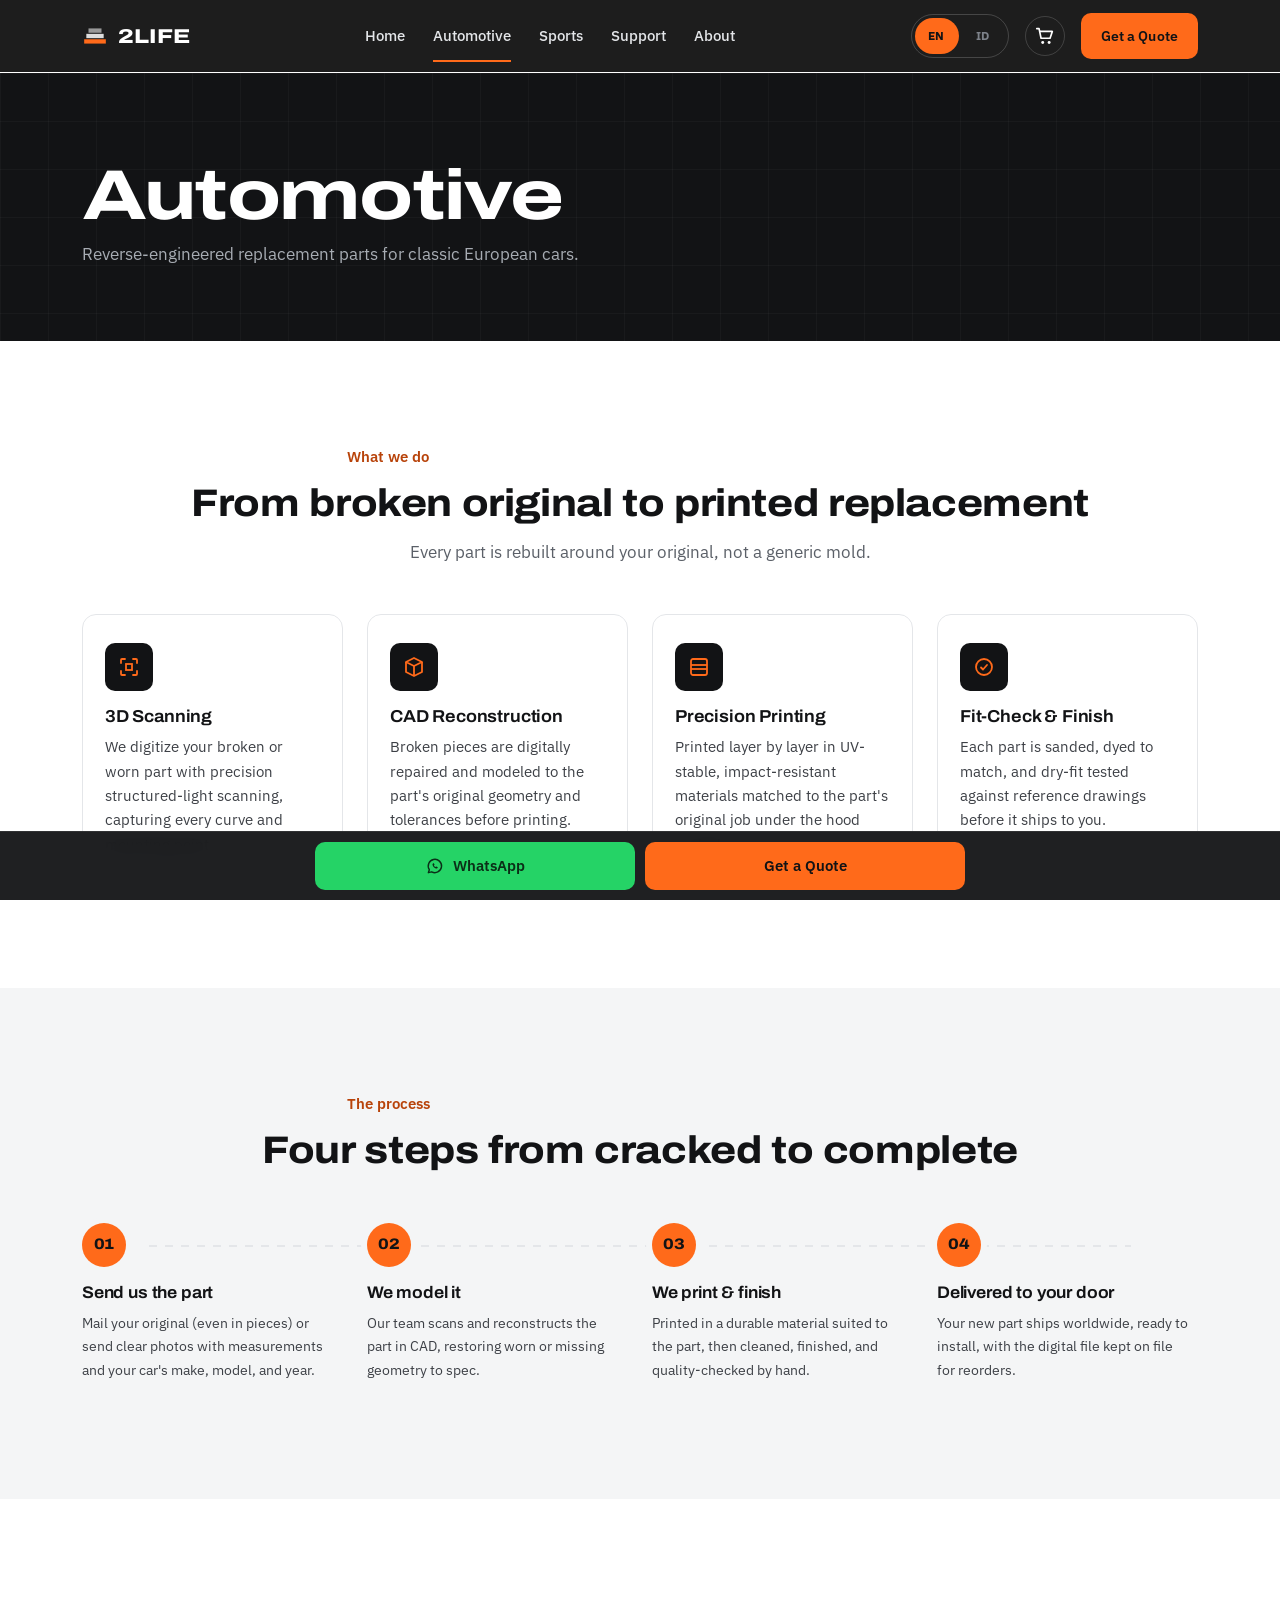
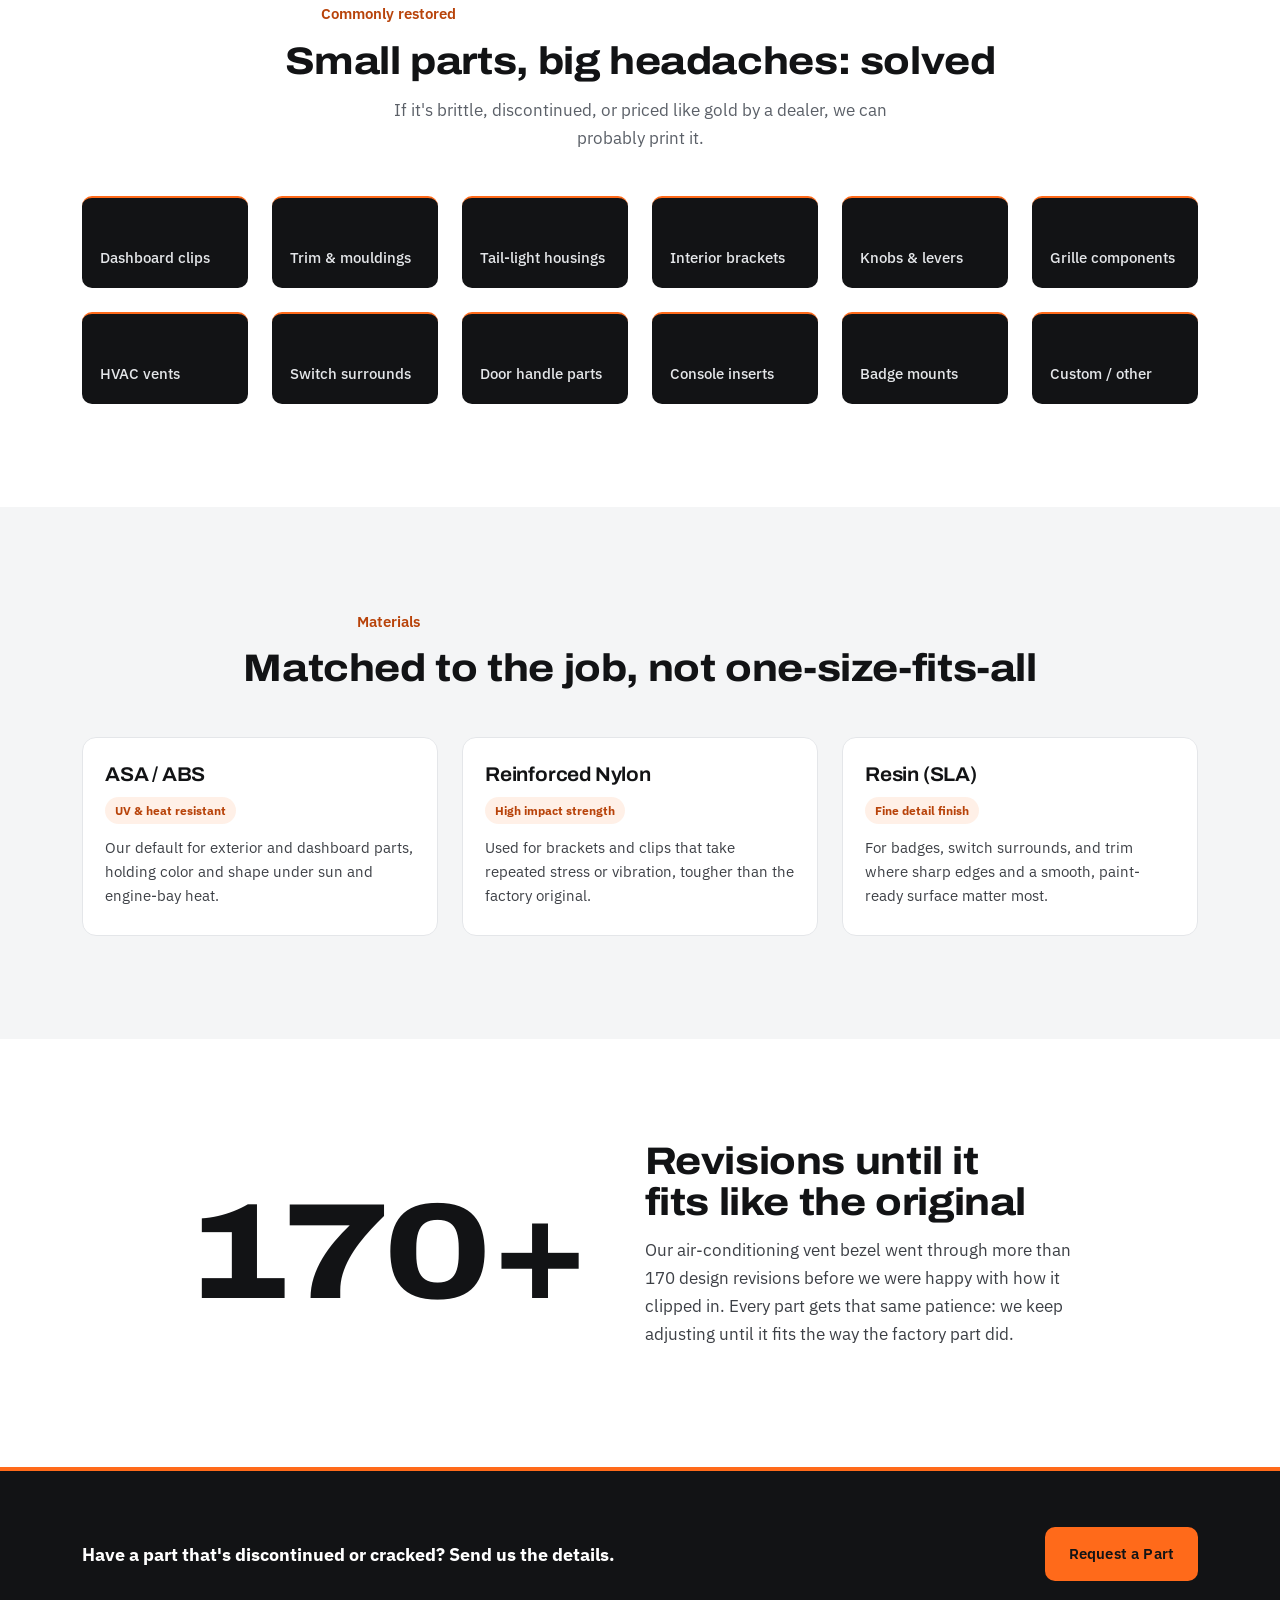
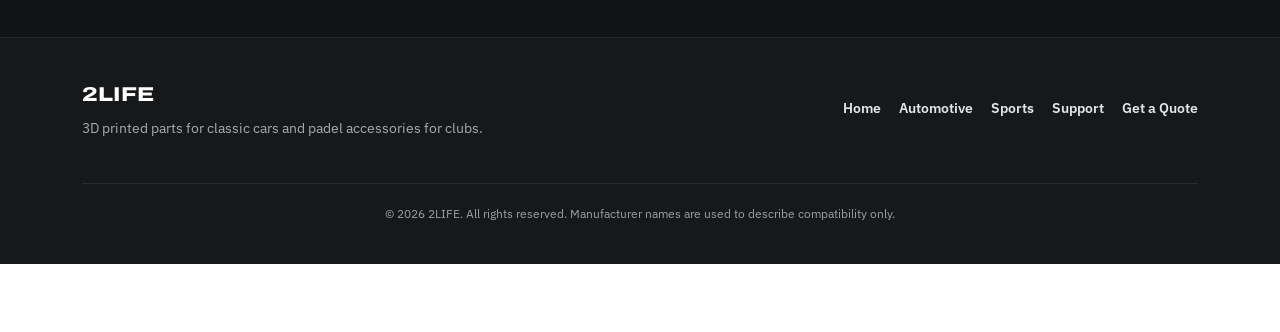
==== automotive.html @ 1fac205f "Add files via upload" ====
<!DOCTYPE html>
<html lang="en" data-page="automotive">
<head>
<meta charset="UTF-8">
<meta name="viewport" content="width=device-width, initial-scale=1.0">
<title>2LIFE | 3D Printed Automotive Parts &amp; Padel Accessories</title>
<meta name="description" content="2LIFE reverse-engineers and 3D prints fragile, discontinued plastic parts for classic European cars: trim clips, dashboard parts, housings and more.">
<link rel="icon" href="data:image/svg+xml,%3Csvg xmlns='http://www.w3.org/2000/svg' viewBox='0 0 32 32'%3E%3Crect width='32' height='32' rx='6' fill='%230a0a0a'/%3E%3Cpath d='M8 22 L16 10 L24 22 Z' fill='none' stroke='%23ff6a1a' stroke-width='2'/%3E%3C/svg%3E">
<link rel="preconnect" href="https://fonts.googleapis.com">
<link rel="preconnect" href="https://fonts.gstatic.com" crossorigin>
<link href="https://fonts.googleapis.com/css2?family=Archivo:wdth,wght@100..125,500..800&family=IBM+Plex+Sans:wght@400;500;600&display=swap" rel="stylesheet">
<meta name="theme-color" content="#121315">
<meta property="og:type" content="website">
<meta property="og:site_name" content="2LIFE">
<meta property="og:title" content="Automotive Parts | 2LIFE">
<meta property="og:description" content="Discontinued classic-car parts rebuilt from your original, and padel accessories made for clubs. 3D printed in Jakarta.">
<meta property="og:image" content="https://rakiraddyan-afk.github.io/3d-printing/img/share.png">
<meta property="og:url" content="https://rakiraddyan-afk.github.io/3d-printing/automotive.html">
<meta name="twitter:card" content="summary_large_image">
<link rel="stylesheet" href="css/styles.css?v=6">
</head>
<body>

<a class="skip-link" href="#main" data-i18n="a11y.skipLink">Skip to content</a>

<!-- ===== LANGUAGE GATE ===== -->
<div class="lang-gate" id="langGate" role="dialog" aria-modal="true" aria-label="Choose your language / Pilih bahasa Anda">
  <div class="lang-gate-inner">
    <span class="lang-gate-mark" aria-hidden="true">
      <svg viewBox="0 0 24 24" width="30" height="30">
        <rect x="2" y="15" width="20" height="4" fill="#ff6a1a"/>
        <rect x="4" y="10" width="16" height="4" fill="#ffffff" opacity="0.85"/>
        <rect x="6" y="5" width="12" height="4" fill="#ffffff" opacity="0.55"/>
      </svg>
    </span>
    <h1 class="lang-gate-title">Choose your language<br><span class="text-orange">Pilih bahasa Anda</span></h1>
    <div class="lang-gate-options">
      <button type="button" class="lang-gate-btn" data-lang="en">
        <span class="lang-gate-code">EN</span>
        <span class="lang-gate-name">English</span>
      </button>
      <button type="button" class="lang-gate-btn" data-lang="id">
        <span class="lang-gate-code">ID</span>
        <span class="lang-gate-name">Bahasa Indonesia</span>
      </button>
    </div>
  </div>
</div>

<!-- ===== HEADER ===== -->
<header class="site-header" id="top">
  <div class="container header-inner">
    <a href="index.html" class="logo" data-i18n-aria="a11y.logoHome">
      <span class="logo-mark" aria-hidden="true">
        <svg viewBox="0 0 24 24" width="26" height="26">
          <rect x="2" y="15" width="20" height="4" fill="#ff6a1a"/>
          <rect x="4" y="10" width="16" height="4" fill="#ffffff" opacity="0.85"/>
          <rect x="6" y="5" width="12" height="4" fill="#ffffff" opacity="0.55"/>
        </svg>
      </span>
      <span class="logo-text">2LIFE</span>
    </a>

    <nav class="nav" id="nav">
      <ul class="nav-list">
        <li><a href="index.html" class="nav-link" data-page="home" data-i18n="nav.home">Home</a></li>
        <li><a href="automotive.html" class="nav-link" data-page="automotive" data-i18n="nav.automotive">Automotive</a></li>
        <li><a href="sports.html" class="nav-link" data-page="sports" data-i18n="nav.sports">Sports</a></li>
        <li><a href="support.html" class="nav-link" data-page="support" data-i18n="nav.support">Support</a></li>
        <li><a href="index.html#about" class="nav-link" data-page="about" data-i18n="nav.about">About</a></li>
      </ul>
    </nav>

    <div class="header-actions">
      <div class="lang-switch" role="group" aria-label="Language">
        <button type="button" class="lang-switch-btn" data-lang="en" aria-pressed="true">EN</button>
        <button type="button" class="lang-switch-btn" data-lang="id" aria-pressed="false">ID</button>
      </div>
      <a href="cart.html" class="cart-link" data-i18n-aria="shop.cart" aria-label="Cart">
        <svg viewBox="0 0 24 24" width="22" height="22" aria-hidden="true"><path d="M3 4h2.5l2.2 10.5h9.8L20 7H7" fill="none" stroke="currentColor" stroke-width="1.8" stroke-linecap="round" stroke-linejoin="round"/><circle cx="9.5" cy="19" r="1.6" fill="currentColor"/><circle cx="16.5" cy="19" r="1.6" fill="currentColor"/></svg>
        <span class="cart-count" data-cart-count hidden>0</span>
      </a>
      <a href="quote.html" class="btn btn-primary btn-sm" data-page="quote" data-i18n="header.cta">Get a Quote</a>
    </div>
  </div>
</header>

<main id="main">

  <!-- ===== AUTOMOTIVE DIVISION ===== -->
  <section class="division-head" id="automotive">
    <div class="container">
      <h2 class="division-title" data-i18n="divisions.auto.label">Automotive</h2>
      <p class="division-sub" data-i18n="divisions.auto.sub">Reverse-engineered replacement parts for classic European cars.</p>
    </div>
  </section>

  <!-- ===== SERVICES ===== -->
  <section class="section" id="services">
    <div class="container">
      <p class="eyebrow center" data-i18n="services.eyebrow">What we do</p>
      <h2 class="section-title center" data-i18n="services.title">From broken original to printed replacement</h2>
      <p class="section-sub center" data-i18n="services.sub">Every part is rebuilt around your original, not a generic mold.</p>

      <div class="grid grid-4">
        <article class="card reveal">
          <span class="card-icon">
            <svg viewBox="0 0 24 24"><path d="M4 8V5a1 1 0 0 1 1-1h3M20 8V5a1 1 0 0 0-1-1h-3M4 16v3a1 1 0 0 0 1 1h3M20 16v3a1 1 0 0 1-1 1h-3" fill="none" stroke="#ff6a1a" stroke-width="1.8" stroke-linecap="round"/><rect x="9" y="9" width="6" height="6" fill="none" stroke="#ff6a1a" stroke-width="1.8"/></svg>
          </span>
          <h3 data-i18n="services.card1.title">3D Scanning</h3>
          <p data-i18n="services.card1.body">We digitize your broken or worn part with precision structured-light scanning, capturing every curve and mounting point.</p>
        </article>

        <article class="card reveal">
          <span class="card-icon">
            <svg viewBox="0 0 24 24"><path d="M4 7 12 3l8 4-8 4-8-4Z" fill="none" stroke="#ff6a1a" stroke-width="1.8" stroke-linejoin="round"/><path d="M4 7v10l8 4 8-4V7" fill="none" stroke="#ff6a1a" stroke-width="1.8" stroke-linejoin="round"/><path d="M12 11v10" fill="none" stroke="#ff6a1a" stroke-width="1.8"/></svg>
          </span>
          <h3 data-i18n="services.card2.title">CAD Reconstruction</h3>
          <p data-i18n="services.card2.body">Broken pieces are digitally repaired and modeled to the part's original geometry and tolerances before printing.</p>
        </article>

        <article class="card reveal">
          <span class="card-icon">
            <svg viewBox="0 0 24 24"><rect x="4" y="4" width="16" height="16" rx="2" fill="none" stroke="#ff6a1a" stroke-width="1.8"/><line x1="4" y1="10" x2="20" y2="10" stroke="#ff6a1a" stroke-width="1.8"/><line x1="4" y1="14" x2="20" y2="14" stroke="#ff6a1a" stroke-width="1.8"/></svg>
          </span>
          <h3 data-i18n="services.card3.title">Precision Printing</h3>
          <p data-i18n="services.card3.body">Printed layer by layer in UV-stable, impact-resistant materials matched to the part's original job under the hood or dash.</p>
        </article>

        <article class="card reveal">
          <span class="card-icon">
            <svg viewBox="0 0 24 24"><circle cx="12" cy="12" r="8" fill="none" stroke="#ff6a1a" stroke-width="1.8"/><path d="M9 12.5l2 2 4-4.5" fill="none" stroke="#ff6a1a" stroke-width="1.8" stroke-linecap="round" stroke-linejoin="round"/></svg>
          </span>
          <h3 data-i18n="services.card4.title">Fit-Check &amp; Finish</h3>
          <p data-i18n="services.card4.body">Each part is sanded, dyed to match, and dry-fit tested against reference drawings before it ships to you.</p>
        </article>
      </div>
    </div>
  </section>

  <!-- ===== PROCESS ===== -->
  <section class="section section-alt" id="process">
    <div class="container">
      <p class="eyebrow center" data-i18n="process.eyebrow">The process</p>
      <h2 class="section-title center" data-i18n="process.title">Four steps from cracked to complete</h2>

      <div class="steps">
        <div class="step reveal">
          <span class="step-num">01</span>
          <h3 data-i18n="process.step1.title">Send us the part</h3>
          <p data-i18n="process.step1.body">Mail your original (even in pieces) or send clear photos with measurements and your car's make, model, and year.</p>
        </div>
        <div class="step reveal">
          <span class="step-num">02</span>
          <h3 data-i18n="process.step2.title">We model it</h3>
          <p data-i18n="process.step2.body">Our team scans and reconstructs the part in CAD, restoring worn or missing geometry to spec.</p>
        </div>
        <div class="step reveal">
          <span class="step-num">03</span>
          <h3 data-i18n="process.step3.title">We print &amp; finish</h3>
          <p data-i18n="process.step3.body">Printed in a durable material suited to the part, then cleaned, finished, and quality-checked by hand.</p>
        </div>
        <div class="step reveal">
          <span class="step-num">04</span>
          <h3 data-i18n="process.step4.title">Delivered to your door</h3>
          <p data-i18n="process.step4.body">Your new part ships worldwide, ready to install, with the digital file kept on file for reorders.</p>
        </div>
      </div>
    </div>
  </section>

  <!-- ===== PARTS GALLERY ===== -->
  <section class="section" id="parts">
    <div class="container">
      <p class="eyebrow center" data-i18n="parts.eyebrow">Commonly restored</p>
      <h2 class="section-title center" data-i18n="parts.title">Small parts, big headaches: solved</h2>
      <p class="section-sub center" data-i18n="parts.sub">If it's brittle, discontinued, or priced like gold by a dealer, we can probably print it.</p>

      <div class="grid grid-6 parts-grid">
        <div class="part-tile reveal"><span data-i18n="parts.tile1">Dashboard clips</span></div>
        <div class="part-tile reveal"><span data-i18n="parts.tile2">Trim &amp; mouldings</span></div>
        <div class="part-tile reveal"><span data-i18n="parts.tile3">Tail-light housings</span></div>
        <div class="part-tile reveal"><span data-i18n="parts.tile4">Interior brackets</span></div>
        <div class="part-tile reveal"><span data-i18n="parts.tile5">Knobs &amp; levers</span></div>
        <div class="part-tile reveal"><span data-i18n="parts.tile6">Grille components</span></div>
        <div class="part-tile reveal"><span data-i18n="parts.tile7">HVAC vents</span></div>
        <div class="part-tile reveal"><span data-i18n="parts.tile8">Switch surrounds</span></div>
        <div class="part-tile reveal"><span data-i18n="parts.tile9">Door handle parts</span></div>
        <div class="part-tile reveal"><span data-i18n="parts.tile10">Console inserts</span></div>
        <div class="part-tile reveal"><span data-i18n="parts.tile11">Badge mounts</span></div>
        <div class="part-tile reveal"><span data-i18n="parts.tile12">Custom / other</span></div>
      </div>
    </div>
  </section>

  <!-- ===== MATERIALS ===== -->
  <section class="section section-alt" id="materials">
    <div class="container">
      <p class="eyebrow center" data-i18n="materials.eyebrow">Materials</p>
      <h2 class="section-title center" data-i18n="materials.title">Matched to the job, not one-size-fits-all</h2>

      <div class="grid grid-3">
        <article class="material-card reveal">
          <h3 data-i18n="materials.card1.title">ASA / ABS</h3>
          <span class="tag" data-i18n="materials.card1.tag">UV &amp; heat resistant</span>
          <p data-i18n="materials.card1.body">Our default for exterior and dashboard parts, holding color and shape under sun and engine-bay heat.</p>
        </article>
        <article class="material-card reveal">
          <h3 data-i18n="materials.card2.title">Reinforced Nylon</h3>
          <span class="tag" data-i18n="materials.card2.tag">High impact strength</span>
          <p data-i18n="materials.card2.body">Used for brackets and clips that take repeated stress or vibration, tougher than the factory original.</p>
        </article>
        <article class="material-card reveal">
          <h3 data-i18n="materials.card3.title">Resin (SLA)</h3>
          <span class="tag" data-i18n="materials.card3.tag">Fine detail finish</span>
          <p data-i18n="materials.card3.body">For badges, switch surrounds, and trim where sharp edges and a smooth, paint-ready surface matter most.</p>
        </article>
      </div>
    </div>
  </section>

  <!-- ===== FROM THE WORKBENCH ===== -->
  <section class="section workbench" id="workbench">
    <div class="container workbench-inner reveal">
      <p class="workbench-figure">170+</p>
      <div>
        <h2 class="section-title" data-i18n="bench.title">Revisions until it fits like the original</h2>
        <p data-i18n="bench.body">Our air-conditioning vent bezel went through more than 170 design revisions before we were happy with how it clipped in. Every part gets that same patience: we keep adjusting until it fits the way the factory part did.</p>
      </div>
    </div>
  </section>

  <!-- ===== BEFORE / AFTER GALLERY =====
       Hidden until real photos are added. To switch it on:
       1. put photos in the img/ folder (e.g. img/vent-before.jpg, img/vent-after.jpg)
       2. fill in the src and alt text below
       3. delete the word "hidden" from the <section> tag -->
  <section class="section section-alt gallery" id="gallery" hidden>
    <div class="container">
      <h2 class="section-title center" data-i18n="gallery.title">Before and after</h2>
      <div class="grid grid-2 gallery-grid">
        <figure class="gallery-pair reveal">
          <div class="gallery-images">
            <img src="img/vent-before.jpg" alt="Cracked original part" loading="lazy">
            <img src="img/vent-after.jpg" alt="2LIFE printed replacement" loading="lazy">
          </div>
          <figcaption>Part name, car model and year</figcaption>
        </figure>
      </div>
    </div>
  </section>

  <!-- ===== PAGE CTA ===== -->
  <section class="page-cta">
    <div class="container page-cta-inner">
      <p data-i18n="cta.automotive.text"></p>
      <a href="quote.html?type=automotive" class="btn btn-primary" data-i18n="cta.automotive.btn"></a>
    </div>
  </section>

</main>

<a class="wa-float" href="https://wa.me/6281615555777" target="_blank" rel="noopener" data-i18n-aria="a11y.whatsapp" aria-label="Chat with us on WhatsApp">
  <svg viewBox="0 0 24 24" width="26" height="26" aria-hidden="true"><path d="M4 20l1.2-3.6A8 8 0 1 1 8 19z" fill="none" stroke="#fff" stroke-width="1.7" stroke-linejoin="round"/><path d="M9 9.5c0 3 2.5 5.5 5.5 5.5l1-1.5-2-1-1 .8a4 4 0 0 1-1.8-1.8l.8-1-1-2z" fill="#fff"/></svg>
</a>

<nav class="action-bar" aria-label="Quick contact">
  <a class="action-bar-wa" href="https://wa.me/6281615555777" target="_blank" rel="noopener">
    <svg viewBox="0 0 24 24" width="20" height="20" aria-hidden="true"><path d="M4 20l1.2-3.6A8 8 0 1 1 8 19z" fill="none" stroke="currentColor" stroke-width="1.7" stroke-linejoin="round"/><path d="M9 9.5c0 3 2.5 5.5 5.5 5.5l1-1.5-2-1-1 .8a4 4 0 0 1-1.8-1.8l.8-1-1-2z" fill="currentColor"/></svg>
    <span>WhatsApp</span>
  </a>
  <a class="action-bar-quote" href="quote.html" data-i18n="header.cta">Get a Quote</a>
</nav>

<!-- ===== FOOTER ===== -->
<footer class="site-footer">
  <div class="container footer-inner">
    <div class="footer-brand">
      <span class="logo-text">2LIFE</span>
      <p data-i18n="footer.tagline">3D printed parts for classic European cars.</p>
    </div>

    <nav class="footer-nav" aria-label="Footer">
      <a href="index.html" data-i18n="nav.home">Home</a>
      <a href="automotive.html" data-i18n="nav.automotive">Automotive</a>
      <a href="sports.html" data-i18n="nav.sports">Sports</a>
      <a href="support.html" data-i18n="nav.support">Support</a>
      <a href="quote.html" data-i18n="header.cta">Get a Quote</a>
    </nav>

    <p class="footer-copy">&copy; <span id="year"></span> 2LIFE. <span data-i18n="footer.copy">All rights reserved. Manufacturer names are used to describe compatibility only.</span></p>
  </div>
</footer>

<script src="js/i18n.js?v=6"></script>
<script src="js/script.js?v=6"></script>
<script src="js/shop.js?v=6"></script>
</body>
</html>
---- css/styles.css ----
/* ============ 2LIFE base ============ */
:root{
  --black:#0a0a0a;
  --near-black:#111214;
  --dark-grey:#1c1d20;
  --mid-grey:#3a3b3f;
  --grey:#8a8b90;
  --light-grey:#e9e9ea;
  --off-white:#f6f6f5;
  --white:#ffffff;
  --orange:#ff6a1a;
  --orange-dark:#e0550a;
  --orange-light:#ffb385;

  --font: -apple-system, BlinkMacSystemFont, "Segoe UI", Roboto, Helvetica, Arial, sans-serif;

  --radius: 10px;
  --container: 1180px;
  --shadow: 0 10px 30px rgba(0,0,0,0.35);
  --transition: 200ms ease;
}

*, *::before, *::after{ box-sizing: border-box; }
html{ scroll-behavior: smooth; }
body{
  margin:0;
  font-family: var(--font);
  background: var(--white);
  color: var(--near-black);
  line-height: 1.6;
  -webkit-font-smoothing: antialiased;
}
img{ max-width:100%; display:block; }
a{ color: inherit; text-decoration: none; }
ul{ list-style:none; margin:0; padding:0; }
h1,h2,h3{ line-height:1.15; margin:0 0 0.5em; font-weight: 800; letter-spacing:-0.01em; }
p{ margin:0 0 1em; color: var(--mid-grey); }
button{ font-family: inherit; }

.container{
  max-width: var(--container);
  margin: 0 auto;
  padding: 0 24px;
}

.skip-link{
  position:absolute; left:-9999px; top:0;
  background: var(--orange); color:#fff; padding:10px 16px; z-index:200;
}
.skip-link:focus{ left:16px; top:16px; }

/* ============ Reveal-on-scroll ============ */
.reveal{
  opacity:0;
  transform: translateY(18px);
  transition: opacity 600ms ease, transform 600ms ease;
}
.reveal.is-visible{
  opacity:1;
  transform: translateY(0);
}

/* ============ Language gate ============ */
html.lang-gate-open, html.lang-gate-open body{ overflow:hidden; height:100%; }

.lang-gate{
  display:none;
  position: fixed;
  inset: 0;
  z-index: 1000;
  align-items:center;
  justify-content:center;
  padding: 24px;
  background:
    radial-gradient(900px 400px at 50% 0%, rgba(255,106,26,0.18), transparent 60%),
    var(--black);
  opacity:1;
  transition: opacity 300ms ease;
}
.lang-gate.is-open{ display:flex; }
.lang-gate.is-hidden{ opacity:0; pointer-events:none; }

.lang-gate-inner{
  text-align:center;
  max-width: 460px;
}
.lang-gate-mark{
  display:inline-flex;
  padding:14px;
  border-radius:16px;
  background: var(--dark-grey);
  border:1px solid rgba(255,255,255,0.1);
  margin-bottom:22px;
}
.lang-gate-title{
  color:#fff;
  font-size: clamp(1.4rem, 3.5vw, 1.9rem);
  margin-bottom:32px;
}
.lang-gate-title .text-orange{ display:inline-block; margin-top:6px; }
.lang-gate-options{
  display:flex;
  gap:16px;
  flex-wrap:wrap;
  justify-content:center;
}
.lang-gate-btn{
  display:flex;
  flex-direction:column;
  align-items:center;
  gap:8px;
  min-width:160px;
  padding: 22px 28px;
  border-radius: var(--radius);
  background: var(--near-black);
  border:2px solid rgba(255,255,255,0.12);
  color:#fff;
  cursor:pointer;
  transition: transform var(--transition), border-color var(--transition), background var(--transition);
}
.lang-gate-btn:hover{
  transform: translateY(-3px);
  border-color: var(--orange);
  background: var(--dark-grey);
}
.lang-gate-code{
  font-weight:900;
  font-size:1.4rem;
  color: var(--orange);
}
.lang-gate-name{
  font-size:0.92rem;
  font-weight:600;
  color: var(--light-grey);
}

/* ============ Header language switch ============ */
.lang-switch{
  display:flex;
  border:1px solid rgba(255,255,255,0.18);
  border-radius:999px;
  padding:3px;
  gap:2px;
}
.lang-switch-btn{
  border:none;
  background:transparent;
  color: var(--grey);
  font-size:0.76rem;
  font-weight:700;
  letter-spacing:0.03em;
  padding:5px 11px;
  border-radius:999px;
  cursor:pointer;
  transition: background var(--transition), color var(--transition);
}
.lang-switch-btn:hover{ color:#fff; }
.lang-switch-btn.active{
  background: var(--orange);
  color:#fff;
}

/* ============ Buttons ============ */
.btn{
  display:inline-flex;
  align-items:center;
  justify-content:center;
  gap:8px;
  padding: 13px 24px;
  border-radius: 999px;
  font-weight:700;
  font-size:0.95rem;
  border: 2px solid transparent;
  cursor:pointer;
  transition: transform var(--transition), background var(--transition), border-color var(--transition), color var(--transition);
  white-space: nowrap;
}
.btn:hover{ transform: translateY(-2px); }
.btn-primary{
  background: var(--orange);
  color: #fff;
}
.btn-primary:hover{ background: var(--orange-dark); }
.btn-ghost{
  background: transparent;
  border-color: var(--black);
  color: var(--black);
}
.btn-ghost:hover{ background: var(--black); color:#fff; }
.btn-sm{ padding: 9px 18px; font-size:0.85rem; }
.btn-block{ width:100%; }

/* Ghost button on dark backgrounds (hero) needs light, not black, styling */
.hero .btn-ghost{
  border-color: rgba(255,255,255,0.55);
  color: #fff;
}
.hero .btn-ghost:hover{
  background: #fff;
  border-color: #fff;
  color: var(--black);
}

.text-orange{ color: var(--orange); }

/* ============ Header ============ */
.site-header{
  position: sticky; top:0; z-index:100;
  border-bottom: 1px solid rgba(255,255,255,0.08);
}
.site-header::before{
  content:"";
  position:absolute;
  inset:0;
  background: rgba(10,10,10,0.92);
  backdrop-filter: blur(8px);
  z-index:-1;
}
.header-inner{
  display:flex; align-items:center; justify-content:space-between;
  height:72px;
}
.logo{ display:flex; align-items:center; gap:10px; }
.logo-mark{ display:inline-flex; }
.logo-text{
  color:#fff; font-weight:900; font-size:1.25rem; letter-spacing:0.02em;
}

.nav-list{ display:flex; gap:28px; }
.nav-link{
  color: var(--light-grey);
  font-weight:600;
  font-size:0.92rem;
  position:relative;
  padding: 4px 0;
}
.nav-link::after{
  content:"";
  position:absolute; left:0; bottom:-4px;
  width:0; height:2px; background: var(--orange);
  transition: width var(--transition);
}
.nav-link:hover{ color:#fff; }
.nav-link:hover::after, .nav-link.active::after{ width:100%; }

.header-actions{ display:flex; align-items:center; gap:16px; }

.nav-toggle{
  display:none;
  flex-direction:column;
  justify-content:center;
  gap:5px;
  width:36px; height:36px;
  background:transparent; border:none; cursor:pointer;
  padding:0;
}
.nav-toggle span{
  display:block; height:2px; width:100%;
  background:#fff; border-radius:2px;
  transition: transform var(--transition), opacity var(--transition);
}
.nav-toggle[aria-expanded="true"] span:nth-child(1){ transform: translateY(7px) rotate(45deg); }
.nav-toggle[aria-expanded="true"] span:nth-child(2){ opacity:0; }
.nav-toggle[aria-expanded="true"] span:nth-child(3){ transform: translateY(-7px) rotate(-45deg); }

/* ============ Hero ============ */
.hero{
  background:
    radial-gradient(1200px 500px at 85% -10%, rgba(255,106,26,0.18), transparent 60%),
    linear-gradient(180deg, var(--black) 0%, var(--near-black) 100%);
  padding: 88px 0 80px;
  overflow:hidden;
}
.hero-inner{
  max-width: 720px;
  margin: 0 auto;
  text-align: center;
}
.eyebrow{
  color: var(--orange);
  font-weight:700;
  font-size:0.82rem;
  text-transform:uppercase;
  letter-spacing:0.12em;
  margin:0 0 14px;
}
.eyebrow.center{ text-align:center; }
.hero-copy h1{
  color:#fff;
  font-size: clamp(2.1rem, 4vw, 3.1rem);
}
.hero-sub{
  color: var(--grey);
  font-size:1.05rem;
  max-width: 46ch;
  margin-left: auto;
  margin-right: auto;
}
.hero-actions{ display:flex; gap:14px; flex-wrap:wrap; justify-content:center; margin: 26px 0 30px; }
.hero-tags{
  display:flex; flex-wrap:wrap; justify-content:center; gap:10px;
}
.hero-tags li{
  color: var(--light-grey);
  font-size:0.78rem;
  font-weight:600;
  padding:6px 12px;
  border:1px solid rgba(255,255,255,0.15);
  border-radius:999px;
}

/* ============ Stats ============ */
.stats{ background: var(--off-white); border-bottom:1px solid var(--light-grey); }
.stats-grid{
  display:grid;
  grid-template-columns: repeat(4, 1fr);
  gap:24px;
  padding: 36px 24px;
}
.stat{ text-align:center; }
.stat-num, .stat-suffix{
  font-size:2.1rem; font-weight:900; color: var(--black);
}
.stat-suffix{ color: var(--orange); }
.stat-label{
  display:block;
  margin-top:4px;
  font-size:0.82rem;
  color: var(--grey);
  font-weight:600;
  text-transform:uppercase;
  letter-spacing:0.06em;
}

/* ============ Sections (generic) ============ */
.section{ padding: 84px 0; }
.section-alt{ background: var(--off-white); }
.section-title{
  font-size: clamp(1.6rem, 3vw, 2.1rem);
  color: var(--black);
}
.section-title.center{ text-align:center; }
.section-sub{
  max-width: 56ch;
  color: var(--grey);
}
.section-sub.center{ margin:0 auto; text-align:center; }
.section > .container > .eyebrow.center + .section-title.center{ margin-top:0; }
.section-title.center{ margin-bottom:14px; }

/* ============ Grid & cards ============ */
.grid{ display:grid; gap:24px; margin-top:48px; }
.grid-3{ grid-template-columns: repeat(3, 1fr); }
.grid-4{ grid-template-columns: repeat(4, 1fr); }
.grid-6{ grid-template-columns: repeat(6, 1fr); }

.card{
  background:#fff;
  border:1px solid var(--light-grey);
  border-radius: var(--radius);
  padding: 28px 22px;
  transition: transform var(--transition), box-shadow var(--transition), border-color var(--transition);
}
.card:hover{
  transform: translateY(-4px);
  box-shadow: 0 14px 28px rgba(0,0,0,0.08);
  border-color: var(--orange-light);
}
.card-icon{
  display:inline-flex; align-items:center; justify-content:center;
  width:48px; height:48px;
  border-radius:12px;
  background: var(--black);
  margin-bottom:16px;
}
.card-icon svg{ width:24px; height:24px; }
.card h3{ font-size:1.08rem; color: var(--black); }
.card p{ font-size:0.92rem; margin:0; }
.card-photo{ padding-top:0; overflow:hidden; }
.card-media{
  display:block;
  width:calc(100% + 44px); max-width:none;
  margin:0 -22px 20px;
  aspect-ratio:4 / 3; height:auto;
  object-fit:cover;
  background: var(--light-grey);
}
.gallery-main{ margin-bottom:10px; }
.gallery-thumbs{ display:grid; grid-template-columns:repeat(5, 1fr); gap:8px; margin-bottom:20px; }
.gallery-thumb{
  padding:0; border:2px solid transparent; border-radius:8px;
  background: var(--light-grey); overflow:hidden; cursor:pointer;
  opacity:0.65;
  transition: opacity var(--transition), border-color var(--transition);
}
.gallery-thumb img{ display:block; width:100%; height:auto; aspect-ratio:1 / 1; object-fit:cover; }
.gallery-thumb:hover, .gallery-thumb:focus-visible{ opacity:1; }
.gallery-thumb.is-active{ opacity:1; border-color: var(--orange); }

/* ============ Process steps ============ */
.steps{
  display:grid;
  grid-template-columns: repeat(4, 1fr);
  gap:24px;
  margin-top:52px;
  position:relative;
}
.steps::before{
  content:"";
  position:absolute;
  top:22px; left:6%; right:6%;
  height:2px;
  background: repeating-linear-gradient(90deg, var(--light-grey) 0 8px, transparent 8px 16px);
}
.step{ position:relative; background: var(--white); padding-right:8px; }
.step-num{
  display:inline-flex; align-items:center; justify-content:center;
  width:44px; height:44px;
  border-radius:50%;
  background: var(--orange);
  color:#fff; font-weight:800; font-size:0.95rem;
  margin-bottom:16px;
  position:relative; z-index:2;
  box-shadow: 0 0 0 6px var(--section-bg, #fff);
}
.section-alt .step-num{ box-shadow: 0 0 0 6px var(--off-white); }
.step h3{ font-size:1.05rem; color: var(--black); }
.step p{ font-size:0.9rem; }

/* ============ Parts gallery ============ */
.parts-grid{ margin-top:44px; }
.part-tile{
  display:flex; flex-direction:column; align-items:center; justify-content:center;
  gap:10px;
  aspect-ratio: 1 / 0.9;
  border-radius: var(--radius);
  background: var(--black);
  color: var(--light-grey);
  font-size:0.82rem;
  font-weight:600;
  text-align:center;
  padding:14px 10px;
  transition: transform var(--transition), background var(--transition);
}
.part-tile:hover{ transform: translateY(-4px); background: var(--dark-grey); }
.part-icon{ font-size:1.6rem; color: var(--orange); }

/* ============ Materials ============ */
.material-card{
  background:#fff;
  border:1px solid var(--light-grey);
  border-radius: var(--radius);
  padding:26px 22px;
}
.material-card h3{ color: var(--black); margin-bottom:8px; }
.material-card p{ font-size:0.92rem; margin:0; }
.tag{
  display:inline-block;
  font-size:0.72rem;
  font-weight:700;
  color: var(--orange-dark);
  background: rgba(255,106,26,0.12);
  padding:4px 10px;
  border-radius:999px;
  margin-bottom:12px;
}

/* ============ About ============ */
.about-inner{
  display:grid;
  grid-template-columns: 1.1fr 0.9fr;
  gap:56px;
  align-items:start;
}
.about-points{ display:flex; flex-direction:column; gap:16px; margin-top:8px; }
.about-points li{
  font-size:0.94rem;
  color: var(--mid-grey);
  border-left:3px solid var(--orange);
  padding: 4px 0 4px 16px;
}
.about-points strong{ color: var(--black); }

/* ============ Testimonials ============ */
.quote-card{
  background:#fff;
  border:1px solid var(--light-grey);
  border-left: 4px solid var(--orange);
  border-radius: var(--radius);
  padding:26px 22px;
  margin:0;
}
.quote-card p{ font-style:italic; color: var(--near-black); font-size:0.96rem; }
.quote-card cite{ font-style:normal; font-size:0.82rem; font-weight:700; color: var(--grey); }

/* ============ Contact ============ */
.contact{ background: var(--black); }
.contact .eyebrow{ color: var(--orange); }
.contact .section-title{ color:#fff; }
.contact .section-sub{ color: var(--grey); }
.contact-inner{
  display:grid;
  grid-template-columns: 0.9fr 1.1fr;
  gap:56px;
  align-items:start;
}
.contact-info{ display:flex; flex-direction:column; gap:16px; margin-top:28px; }
.contact-info li{
  display:flex; align-items:center; gap:12px;
  color: var(--light-grey);
  font-size:0.94rem;
}
.contact-info a:hover{ color: var(--orange); }

.quote-form{
  background: var(--near-black);
  border:1px solid rgba(255,255,255,0.1);
  border-radius: var(--radius);
  padding:28px;
}
.hp-field{ display:none; }
.form-row{ display:grid; grid-template-columns:1fr 1fr; gap:16px; }
.field{ margin-bottom:16px; }
.field label{
  display:block;
  font-size:0.82rem;
  font-weight:600;
  color: var(--light-grey);
  margin-bottom:6px;
}
.field input, .field textarea, .field select{
  width:100%;
  background: var(--dark-grey);
  border:1px solid rgba(255,255,255,0.14);
  border-radius:8px;
  padding:11px 13px;
  color:#fff;
  font-family: inherit;
  font-size:0.92rem;
  transition: border-color var(--transition);
}
.field input::placeholder, .field textarea::placeholder{ color:#6b6c70; }
.field input:focus, .field textarea:focus, .field select:focus{
  outline:none;
  border-color: var(--orange);
}
.field.invalid input, .field.invalid textarea{ border-color:#ff4d4d; }
.field-error{
  display:block;
  min-height:16px;
  font-size:0.76rem;
  color:#ff8080;
  margin-top:4px;
}
.form-hint{
  font-size:0.82rem;
  color: var(--grey);
  margin: -4px 0 20px;
  line-height:1.5;
}
.form-hint a{ color: var(--orange-light); text-decoration:underline; }
.form-hint a:hover{ color: var(--orange); }
.form-note{
  min-height:20px;
  font-size:0.86rem;
  font-weight:600;
  color: var(--orange-light);
  margin: 12px 0 0;
}

/* ============ Footer ============ */
.site-footer{ background: var(--near-black); border-top:1px solid rgba(255,255,255,0.08); padding: 40px 0; }
.footer-inner{
  display:flex;
  flex-wrap:wrap;
  align-items:center;
  justify-content:space-between;
  gap:20px;
}
.footer-brand p{ color: var(--grey); font-size:0.85rem; margin:6px 0 0; }
.footer-nav{ display:flex; gap:20px; flex-wrap:wrap; }
.footer-nav a{ color: var(--light-grey); font-size:0.85rem; font-weight:600; }
.footer-nav a:hover{ color: var(--orange); }
.footer-copy{
  width:100%;
  color: var(--mid-grey);
  font-size:0.76rem;
  text-align:center;
  margin: 24px 0 0;
  padding-top:20px;
  border-top:1px solid rgba(255,255,255,0.08);
}

/* ============ Responsive ============ */
@media (max-width: 980px){
  .grid-4{ grid-template-columns: repeat(2, 1fr); }
  .grid-6{ grid-template-columns: repeat(3, 1fr); }
  .steps{ grid-template-columns: repeat(2, 1fr); row-gap:36px; }
  .steps::before{ display:none; }
  .about-inner, .contact-inner{ grid-template-columns:1fr; }
}

/* Header nav collapses earlier than the content-grid breakpoints below:
   the full nav row (logo + 6 links + lang switch + CTA) runs out of room
   well before 720px, so tablets in the 720-900px range need the compact
   nav too, even though their grids can stay in tablet layout. */
/* Below 900px the menu moves to its own full-width row under the logo,
   scrolling sideways if needed, so every option stays visible. */
@media (max-width: 900px){
  .header-inner{ flex-wrap:wrap; height:auto; padding-top:12px; row-gap:10px; }
  .nav{ order:3; width:100%; overflow-x:auto; scrollbar-width:none; -webkit-overflow-scrolling:touch;
        margin:0 -24px; padding:0 24px 10px; width:calc(100% + 48px); }
  .nav::-webkit-scrollbar{ display:none; }
  .nav-list{ gap:8px; flex-wrap:nowrap; }
  .nav-link{
    display:block; white-space:nowrap;
    padding:7px 14px; border-radius:999px;
    background: rgba(255,255,255,0.06);
    border:1px solid rgba(255,255,255,0.10);
    font-size:0.85rem;
  }
  .nav-link::after{ display:none; }
  .nav-link.active, .nav-link:hover{ background: var(--orange); border-color: var(--orange); color:#fff; }
  .header-actions{ gap:10px; }
}

@media (max-width: 720px){
  .stats-grid{ grid-template-columns: repeat(2, 1fr); }
  .grid-3{ grid-template-columns:1fr; }
  .grid-4{ grid-template-columns:1fr; }
  .grid-6{ grid-template-columns: repeat(2, 1fr); }
  .form-row{ grid-template-columns:1fr; }
  .section{ padding:60px 0; }
  .hero{ padding:56px 0 48px; }
}

/* ============ Divisions (Automotive / Sports) ============ */
.divisions{ background: var(--black); padding: 0 0 56px; }
.divisions-grid{ display:grid; grid-template-columns: repeat(2, 1fr); gap:20px; }
.division-card{
  display:flex; flex-direction:column; gap:10px;
  padding: 30px 28px;
  border-radius: var(--radius);
  background: var(--dark-grey);
  border:1px solid rgba(255,255,255,0.08);
  color: var(--light-grey);
  transition: transform var(--transition), border-color var(--transition), background var(--transition);
}
.division-card:hover{ transform: translateY(-4px); border-color: var(--orange); background:#232428; }
.division-icon svg{ width:34px; height:34px; }
.division-label{ font-size: clamp(1.5rem, 3vw, 2rem); font-weight:800; color:#fff; letter-spacing:0.04em; text-transform:uppercase; }
.division-text{ font-size:0.95rem; color: var(--grey); }
.division-go{ margin-top:auto; font-weight:700; font-size:0.9rem; color: var(--orange); }

.division-head{
  background: var(--black);
  padding: 64px 0 56px;
  border-top: 4px solid var(--orange);
}
.division-kicker{ color: var(--orange); font-weight:700; font-size:0.8rem; letter-spacing:0.14em; text-transform:uppercase; margin-bottom:8px; }
.division-title{ color:#fff; font-size: clamp(2.2rem, 6vw, 3.6rem); letter-spacing:0.04em; text-transform:uppercase; margin-bottom:10px; }
.division-sub{ color: var(--grey); max-width:60ch; margin:0; font-size:1.05rem; }

.tag-soon{ margin-left:10px; vertical-align:top; }
.card-photo .tag-soon{ display:inline-block; margin:0 0 10px; }
.sports-cta{
  display:flex; align-items:center; justify-content:space-between; gap:24px;
  margin-top:40px; padding:24px 28px;
  border-radius: var(--radius);
  background: var(--off-white);
  border:1px solid var(--light-grey);
}
.sports-cta p{ margin:0; color: var(--near-black); font-weight:600; }

.field select{ cursor:pointer; }

@media (max-width: 720px){
  .divisions-grid{ grid-template-columns:1fr; }
  .sports-cta{ flex-direction:column; align-items:flex-start; }
  .division-head{ padding:48px 0 40px; }
}

/* ============ Anchor offset under the sticky header ============ */
main section[id]{ scroll-margin-top: 84px; }
@media (max-width: 900px){ main section[id]{ scroll-margin-top: 120px; } }

/* ============ Support ============ */
.support-channels{ display:grid; grid-template-columns: repeat(3, 1fr); gap:16px; margin-top:40px; }
.support-channel{
  display:flex; align-items:center; gap:14px;
  padding:18px 20px; border-radius: var(--radius);
  background:#fff; border:1px solid var(--light-grey);
  transition: border-color var(--transition), transform var(--transition);
}
.support-channel:hover{ border-color: var(--orange); transform: translateY(-3px); }
.support-channel span{ display:flex; flex-direction:column; line-height:1.3; }
.support-channel strong{ color: var(--black); }
.support-channel small{ color: var(--grey); font-size:0.85rem; }
.faq{ max-width:820px; margin:40px auto 0; display:grid; gap:12px; }
.faq-item{ background:#fff; border:1px solid var(--light-grey); border-radius: var(--radius); padding:0 20px; }
.faq-item summary{
  cursor:pointer; list-style:none; padding:18px 28px 18px 0; position:relative;
  font-weight:700; color: var(--black);
}
.faq-item summary::-webkit-details-marker{ display:none; }
.faq-item summary::after{ content:"+"; position:absolute; right:0; top:50%; transform:translateY(-50%); color: var(--orange); font-size:1.4rem; font-weight:700; }
.faq-item[open] summary::after{ content:"\2212"; }
.faq-item p{ margin:0 0 18px; font-size:0.94rem; }
@media (max-width: 720px){ .support-channels{ grid-template-columns:1fr; } }

/* ============ Page-end call to action ============ */
.page-cta{ background: var(--black); padding: 56px 0; border-top: 4px solid var(--orange); }
.page-cta-inner{ display:flex; align-items:center; justify-content:space-between; gap:24px; }
.page-cta p{ margin:0; color:#fff; font-size:1.15rem; font-weight:700; }
@media (max-width: 720px){ .page-cta-inner{ flex-direction:column; align-items:flex-start; } }

/* =====================================================================
   Motion & transitions
   ===================================================================== */
:root{
  --ease-out: cubic-bezier(.22, 1, .36, 1);
  --transition: 260ms var(--ease-out);
  interpolate-size: allow-keywords;
}

/* ---- Page-to-page transitions (Chrome, Edge, Safari 18+) ---- */
@view-transition{ navigation: auto; }
.site-header{ view-transition-name: site-header; }
::view-transition-old(root){ animation: vt-out 200ms var(--ease-out) both; }
::view-transition-new(root){ animation: vt-in 420ms var(--ease-out) both; }
@keyframes vt-out{ to{ opacity:0; transform: translateY(-6px); } }
@keyframes vt-in{ from{ opacity:0; transform: translateY(14px); } }

/* Browsers without view transitions still get a soft page entrance */
@supports not (view-transition-name: none){
  main{ animation: page-in 500ms var(--ease-out) both; }
}
@keyframes page-in{ from{ opacity:0; transform: translateY(10px); } }

/* ---- Scroll reveals: softer curve, staggered siblings ---- */
.reveal{
  transition:
    opacity 750ms var(--ease-out) calc(var(--stagger, 0) * 80ms),
    transform 750ms var(--ease-out) calc(var(--stagger, 0) * 80ms),
    box-shadow 260ms var(--ease-out),
    border-color 260ms var(--ease-out),
    background-color 260ms var(--ease-out);
  will-change: opacity, transform;
}
.reveal:not(.is-visible){ opacity:0; transform: translateY(26px); }
.reveal.reveal-done{
  will-change: auto;
  transition:
    transform 260ms var(--ease-out),
    box-shadow 260ms var(--ease-out),
    border-color 260ms var(--ease-out),
    background-color 260ms var(--ease-out);
}

/* ---- Hero & division headers: staggered entrance on load ---- */
.hero-copy.reveal{ opacity:1; transform:none; }
.hero-copy > *, .division-head .container > *{ animation: rise 900ms var(--ease-out) both; }
.hero-copy > :nth-child(2), .division-head .container > :nth-child(2){ animation-delay: 90ms; }
.hero-copy > :nth-child(3), .division-head .container > :nth-child(3){ animation-delay: 180ms; }
.hero-copy > :nth-child(4){ animation-delay: 270ms; }
.hero-copy > :nth-child(5){ animation-delay: 360ms; }
@keyframes rise{ from{ opacity:0; transform: translateY(18px); } }

/* ---- Header: lifts off the page once you scroll ---- */
.site-header{ transition: box-shadow 300ms var(--ease-out); }
.site-header.is-scrolled{ box-shadow: 0 10px 30px rgba(0,0,0,0.35); }

/* ---- Buttons: hover glow and a tactile press ---- */
.btn{
  transition: transform 260ms var(--ease-out), box-shadow 260ms var(--ease-out),
              background-color 200ms ease, border-color 200ms ease, color 200ms ease;
}
.btn-primary:hover{ box-shadow: 0 10px 24px rgba(255,106,26,0.32); }
.btn:active{ transform: translateY(0) scale(0.97); transition-duration: 90ms; }
.card:hover .card-icon{ transform: scale(1.06) rotate(-3deg); }
.card-icon{ transition: transform 300ms var(--ease-out); }
.division-card:hover .division-go{ letter-spacing: 0.04em; }
.division-go{ transition: letter-spacing 300ms var(--ease-out); }

/* ---- Language switch: quick crossfade instead of a jump ---- */
main, .site-footer{ transition: opacity 160ms ease; }
html.lang-swapping main, html.lang-swapping .site-footer{ opacity:0; }

/* ---- Quote form: fields ease in when the enquiry type changes ---- */
.field.is-swapping{ animation: field-swap 380ms var(--ease-out); }
@keyframes field-swap{ from{ opacity:0; transform: translateY(6px); } }

/* ---- FAQ: smooth open/close where supported ---- */
.faq-item summary::after{ content:"+"; transition: transform 300ms var(--ease-out); }
.faq-item[open] summary::after{ content:"+"; transform: translateY(-50%) rotate(45deg); }
@supports selector(::details-content){
  .faq-item::details-content{
    block-size: 0;
    overflow: hidden;
    transition: block-size 380ms var(--ease-out), content-visibility 380ms allow-discrete;
  }
  .faq-item[open]::details-content{ block-size: auto; }
}

/* ---- Respect visitors who prefer less motion ---- */
@media (prefers-reduced-motion: reduce){
  @view-transition{ navigation: none; }
  *, *::before, *::after{
    animation-duration: 0.01ms !important;
    animation-iteration-count: 1 !important;
    transition-duration: 0.01ms !important;
    transition-delay: 0s !important;
    scroll-behavior: auto !important;
  }
  .reveal:not(.is-visible){ opacity:1; transform:none; }
}

/* =====================================================================
   Premium layer: type, palette, restraint
   ===================================================================== */
:root{
  --black:#121315;
  --near-black:#17181a;
  --dark-grey:#1f2124;
  --off-white:#f4f5f6;
  --light-grey:#e4e6e9;
  --grey:#7d828a;
  --mid-grey:#3d4046;
  --radius: 8px;
  --font: "IBM Plex Sans", -apple-system, BlinkMacSystemFont, "Segoe UI", Roboto, Arial, sans-serif;
  --display: "Archivo", "IBM Plex Sans", Arial, sans-serif;
}
body{ font-family: var(--font); font-size: 1.0rem; }
h1, h2, h3, .logo-text, .division-label, .division-title, .step-num, .workbench-figure{
  font-family: var(--display);
  font-stretch: 112%;
  letter-spacing: -0.01em;
}
h1{ font-weight: 800; }
h2{ font-weight: 750; }
h3{ font-weight: 650; font-stretch: 105%; }
.section-title{ font-size: clamp(1.7rem, 3.2vw, 2.4rem); line-height: 1.08; }
.logo-text{ font-weight: 800; font-stretch: 125%; letter-spacing: 0.01em; }

/* Labels: sentence case, quiet */
.eyebrow{
  text-transform: none;
  letter-spacing: 0;
  font-size: 0.95rem;
  font-weight: 600;
  color: var(--orange-dark);
}
.about .eyebrow, .contact .eyebrow{ color: var(--orange); }
.tag{ text-transform: none; }

/* Buttons: precise rather than bubbly */
.btn{ border-radius: 6px; font-weight: 600; letter-spacing: 0.01em; }
.nav-link{ font-weight: 500; }

/* Cards: no floating-card look, just a crisp edge that warms on hover */
.card, .material-card, .support-channel, .faq-item{ border-radius: var(--radius); }
.card:hover{ transform: translateY(-2px); box-shadow: none; border-color: var(--grey); }
.card-icon{ border-radius: 6px; }

/* ---------- Home banner: the one signature moment ---------- */
.hero{
  background:
    linear-gradient(rgba(255,255,255,0.035) 1px, transparent 1px) 0 0 / 48px 48px,
    linear-gradient(90deg, rgba(255,255,255,0.035) 1px, transparent 1px) 0 0 / 48px 48px,
    var(--black);
  padding: 112px 0 104px;
  position: relative;
}
.hero::after{
  content:""; position:absolute; inset:0; pointer-events:none;
  background: radial-gradient(80% 70% at 30% 40%, transparent 40%, var(--black) 100%);
}
.hero-inner{ max-width: var(--container); text-align: left; position: relative; z-index: 1; }
.hero-copy{ max-width: 780px; }
.hero-copy h1{
  font-size: clamp(2.5rem, 5.6vw, 4.6rem);
  font-stretch: 125%;
  line-height: 1.0;
  letter-spacing: -0.02em;
  margin-bottom: 0;
}
.hero-sub{ margin-left: 0; font-size: 1.12rem; color: #a3a8af; max-width: 52ch; }
.hero-actions{ justify-content: flex-start; margin: 30px 0 0; }

/* Dimension line, like an engineering drawing */
.dim-line{
  position: relative;
  max-width: 560px;
  height: 16px;
  margin: 26px 0 28px;
  border-left: 1px solid var(--orange);
  border-right: 1px solid var(--orange);
}
.dim-line::before{
  content:""; position:absolute; left:0; right:0; top:50%;
  height:1px; background: var(--orange);
  transform-origin: left center;
  animation: dim-draw 1100ms var(--ease-out) 350ms both;
}
.dim-line span{
  position:absolute; left:50%; top:50%; transform: translate(-50%, -50%);
  background: var(--black);
  padding: 0 12px;
  color: var(--orange);
  font-size: 0.85rem;
  white-space: nowrap;
}
@keyframes dim-draw{ from{ transform: scaleX(0); } }

/* ---------- Honest facts row ---------- */
.facts{ background: var(--off-white); border-bottom: 1px solid var(--light-grey); }
.facts-grid{ display:grid; grid-template-columns: repeat(4, 1fr); gap: 28px; padding-top: 40px; padding-bottom: 40px; }
.fact{ padding-left: 18px; border-left: 2px solid var(--orange); }
.fact strong{ display:block; font-family: var(--display); font-stretch: 112%; font-size: 1.05rem; color: var(--black); }
.fact span{ font-size: 0.92rem; color: var(--grey); }

/* ---------- Division cards and headers ---------- */
.division-card{ border-radius: var(--radius); }
.division-label{ font-stretch: 125%; text-transform: none; letter-spacing: -0.01em; }
.division-title{ font-stretch: 125%; text-transform: none; letter-spacing: -0.02em; font-size: clamp(2.6rem, 7vw, 4.4rem); line-height: 1; }
.division-head{ border-top: 0; padding: 88px 0 72px;
  background:
    linear-gradient(rgba(255,255,255,0.03) 1px, transparent 1px) 0 0 / 48px 48px,
    linear-gradient(90deg, rgba(255,255,255,0.03) 1px, transparent 1px) 0 0 / 48px 48px,
    var(--black);
}

/* ---------- Parts list: type, not symbols ---------- */
.part-tile{
  aspect-ratio: auto;
  align-items: flex-start;
  justify-content: flex-end;
  min-height: 92px;
  padding: 18px;
  text-align: left;
  font-size: 0.95rem;
  font-weight: 500;
  border-radius: 6px;
  border-top: 2px solid var(--orange);
}

/* ---------- Workbench story ---------- */
.workbench-inner{ display:grid; grid-template-columns: auto 1fr; gap: 56px; align-items: center; max-width: 960px; }
.workbench-figure{
  margin:0;
  font-size: clamp(4.5rem, 12vw, 8.5rem);
  font-weight: 800;
  font-stretch: 125%;
  line-height: 0.9;
  color: var(--black);
}
.workbench .section-title{ margin-bottom: 12px; }
.workbench p:not(.workbench-figure){ max-width: 56ch; }

/* ---------- Before / after gallery (shown once photos exist) ---------- */
.grid-2{ grid-template-columns: repeat(2, 1fr); }
.gallery-images{ display:grid; grid-template-columns: 1fr 1fr; gap: 6px; }
.gallery-images img{ width:100%; aspect-ratio: 4 / 3; object-fit: cover; border-radius: 6px; }
.gallery-pair figcaption{ margin-top: 10px; font-size: 0.92rem; color: var(--mid-grey); }

/* ---------- Floating WhatsApp button ---------- */
.wa-float{
  position: fixed; right: 20px; bottom: 20px; z-index: 90;
  width: 56px; height: 56px; border-radius: 50%;
  display:flex; align-items:center; justify-content:center;
  background: #25d366;
  box-shadow: 0 8px 22px rgba(0,0,0,0.28);
  transition: transform 260ms var(--ease-out), box-shadow 260ms var(--ease-out);
}
.wa-float:hover{ transform: translateY(-3px) scale(1.04); box-shadow: 0 12px 28px rgba(0,0,0,0.32); }
.wa-float:focus-visible, .btn:focus-visible, .nav-link:focus-visible{ outline: 2px solid var(--orange); outline-offset: 3px; }

@media (max-width: 980px){
  .facts-grid{ grid-template-columns: repeat(2, 1fr); }
}
@media (max-width: 720px){
  .hero{ padding: 72px 0 64px; }
  .facts-grid{ grid-template-columns: 1fr; gap: 18px; }
  .workbench-inner{ grid-template-columns: 1fr; gap: 12px; }
  .grid-2{ grid-template-columns: 1fr; }
  .dim-line{ max-width: 100%; }
  .wa-float{ right: 14px; bottom: 14px; width: 52px; height: 52px; }
}

/* Refinements after review */
.hero-copy{ max-width: 900px; }
.hero-copy h1{ font-size: clamp(2.2rem, 4.7vw, 4rem); }
.about-inner{ grid-template-columns: minmax(0, 720px); }
.hero-copy h1{ line-height: 1.04; }

/* =====================================================================
   Flexible, accessible, softer
   ===================================================================== */
:root{
  --orange-ink: #b8430a;      /* orange for text on light backgrounds (5:1) */
  --ink-on-orange: #121315;   /* text on orange surfaces (6.4:1) */
  --grey-ink: #5b6068;        /* secondary text on light backgrounds (6:1) */
  --grey-soft: #a7acb3;       /* secondary text on dark backgrounds (7:1) */
  --radius: 14px;
  --radius-sm: 10px;
  --gutter: clamp(16px, 4vw, 32px);
  --section-y: clamp(56px, 8vw, 104px);
}

/* Fluid spacing instead of fixed jumps */
.container{ padding-left: var(--gutter); padding-right: var(--gutter); }
.section{ padding: var(--section-y) 0; }
body{ font-size: clamp(1rem, 0.96rem + 0.2vw, 1.0625rem); line-height: 1.65; }
p{ max-width: 68ch; }
.section-sub.center, .section-title.center + p{ margin-left:auto; margin-right:auto; }

/* Softer shapes */
.btn{ border-radius: var(--radius-sm); min-height: 48px; padding: 12px 22px; }
.btn-sm{ min-height: 44px; padding: 10px 18px; }
.card, .material-card, .support-channel, .faq-item, .division-card, .quote-form, .sports-cta{ border-radius: var(--radius); }
.part-tile{ border-radius: var(--radius-sm); }
.card-icon{ border-radius: var(--radius-sm); }
.field input, .field textarea, .field select{ border-radius: var(--radius-sm); min-height: 48px; }
.gallery-images img{ border-radius: var(--radius-sm); }

/* Readable contrast everywhere */
.btn-primary, .btn-primary:hover{ color: var(--ink-on-orange); }
.btn-primary:hover{ background: #ff7d3a; }
.step-num{ color: var(--ink-on-orange); }
.lang-switch-btn.active{ color: var(--ink-on-orange); }
.eyebrow{ color: var(--orange-ink); }
.about .eyebrow, .contact .eyebrow, .hero .eyebrow{ color: var(--orange); }
.tag{ color: var(--orange-ink); background: rgba(255,106,26,0.10); }
.section-sub, .fact span, .support-channel small, .gallery-pair figcaption{ color: var(--grey-ink); }
.division-text, .division-sub, .footer-brand p{ color: var(--grey-soft); }
.footer-copy, .footer-copy span{ color: #9aa0a7; }
.skip-link{ color: var(--ink-on-orange); }
@media (max-width: 900px){
  .nav-link.active, .nav-link:hover{ color: var(--ink-on-orange); }
}

/* Comfortable tap targets */
.logo{ min-height: 44px; }
.nav-link{ display:inline-flex; align-items:center; min-height: 44px; }
.lang-switch-btn{ min-width: 44px; min-height: 36px; }
.footer-nav{ gap: 4px 18px; }
.footer-nav a{ display:inline-flex; align-items:center; min-height: 44px; }
.contact-info a{ display:inline-flex; align-items:center; min-height: 44px; }
.faq-item summary{ min-height: 44px; }

/* Grids that adapt to the space instead of fixed column counts */
.grid-3{ grid-template-columns: repeat(auto-fit, minmax(min(100%, 280px), 1fr)); }
.grid-4{ grid-template-columns: repeat(auto-fit, minmax(min(100%, 230px), 1fr)); }
.grid-6.parts-grid{ grid-template-columns: repeat(auto-fill, minmax(min(100%, 160px), 1fr)); }
.steps{ grid-template-columns: repeat(auto-fit, minmax(min(100%, 220px), 1fr)); }
.facts-grid{ grid-template-columns: repeat(auto-fit, minmax(min(100%, 220px), 1fr)); }
.divisions-grid{ grid-template-columns: repeat(auto-fit, minmax(min(100%, 320px), 1fr)); }
.support-channels{ grid-template-columns: repeat(auto-fit, minmax(min(100%, 240px), 1fr)); }
.grid-2{ grid-template-columns: repeat(auto-fit, minmax(min(100%, 360px), 1fr)); }
@media (max-width: 980px){
  .steps::before{ display:none; }
}

/* Long words and numbers never push past the edge */
h1, h2, h3, p, a, span, li{ overflow-wrap: anywhere; hyphens: auto; }
.btn, .nav-link, .logo-text, .lang-switch-btn{ overflow-wrap: normal; hyphens: manual; }

/* Visible keyboard focus on everything you can tab to */
:where(a, button, input, select, textarea, summary):focus-visible{
  outline: 3px solid var(--orange);
  outline-offset: 3px;
  border-radius: 6px;
}
@media (max-width: 900px){
  .nav{ margin: 0 calc(-1 * var(--gutter)); padding: 0 var(--gutter) 10px; width: calc(100% + 2 * var(--gutter)); }
}
.about .eyebrow{ color: var(--orange-ink); }

/* ---------- Grids that never leave a lonely card ---------- */
.grid-4, .steps, .facts-grid{ grid-template-columns: 1fr; }
.grid-3, .support-channels{ grid-template-columns: 1fr; }
.grid-6.parts-grid{ grid-template-columns: repeat(2, 1fr); }
.divisions-grid, .grid-2{ grid-template-columns: 1fr; }
@media (min-width: 480px){
  .grid-6.parts-grid{ grid-template-columns: repeat(3, 1fr); }
}
@media (min-width: 600px){
  .grid-4, .steps, .facts-grid{ grid-template-columns: repeat(2, 1fr); }
  .grid-3{ grid-template-columns: repeat(2, 1fr); }
}
@media (min-width: 720px){
  .divisions-grid, .grid-2{ grid-template-columns: repeat(2, 1fr); }
  .grid-6.parts-grid{ grid-template-columns: repeat(4, 1fr); }
}
@media (min-width: 900px){
  .grid-3, .support-channels{ grid-template-columns: repeat(3, 1fr); }
}
@media (min-width: 1040px){
  .grid-4, .steps, .facts-grid{ grid-template-columns: repeat(4, 1fr); }
  .grid-6.parts-grid{ grid-template-columns: repeat(6, 1fr); }
}
/* Three materials: 3 across, or stacked; never 2 + 1 */
@media (min-width: 600px) and (max-width: 899px){
  #materials .grid-3{ grid-template-columns: 1fr; }
}
/* Six sports products split evenly: 3 + 3 or 2 + 2 + 2 already */
.steps::before{ display:none; }
@media (min-width: 1040px){ .steps::before{ display:block; } }

/* ---------- Headlines wrap gracefully ---------- */
h1, h2, h3, .division-title, .workbench-figure{ text-wrap: balance; }
p, li, figcaption{ text-wrap: pretty; }
@media (max-width: 480px){
  .hero-copy h1{ font-stretch: 108%; font-size: clamp(2rem, 9.4vw, 2.6rem); }
  .division-title{ font-stretch: 112%; }
}

/* ---------- Quick-contact bar on phones and tablets ---------- */
.action-bar{ display:none; }
@media (max-width: 1319px){
  .wa-float{ display:none; }
  .action-bar{
    display:flex; gap:10px;
    position: fixed; left:0; right:0; bottom:0; z-index: 95;
    padding: 10px var(--gutter) calc(10px + env(safe-area-inset-bottom));
    background: rgba(18,19,21,0.94);
    backdrop-filter: blur(10px);
    border-top: 1px solid rgba(255,255,255,0.08);
  }
  .action-bar a{
    flex: 1; max-width: 320px;
    display:inline-flex; align-items:center; justify-content:center; gap:8px;
    min-height: 48px; border-radius: var(--radius-sm);
    font-weight: 600; font-size: 0.95rem;
    transition: transform 200ms var(--ease-out), background-color 200ms ease;
  }
  .action-bar a:active{ transform: scale(0.97); }
  .action-bar-wa{ background: #25d366; color: #0b2e17; }
  .action-bar-quote{ background: var(--orange); color: var(--ink-on-orange); }
  .action-bar{ justify-content: center; }
  /* reserve the bar's height so nothing ends up hidden under it */
  body{ padding-bottom: calc(68px + env(safe-area-inset-bottom)); }
}
/* On the quote page the form is right there; keep just WhatsApp */
html[data-page="quote"] .action-bar-quote{ display:none; }
@media (min-width: 1320px){ .wa-float{ right: 24px; bottom: 24px; } }
.footer-copy, .page-cta p, .sports-cta p, .form-note, .form-hint{ max-width: none; }
@media (max-width: 480px){
  .hero-copy h1{ font-stretch: 100%; font-size: clamp(1.75rem, 8.2vw, 2.4rem); }
}
.hero-copy h1 span{ display:block; text-wrap: balance; }
@media (max-width: 480px){
  .hero-copy h1{ font-stretch: 104%; font-size: clamp(1.9rem, 8.6vw, 2.5rem); }
}

/* ============ Shop: cart link, buy controls, cart page ============ */
.cart-link{
  position:relative;
  display:inline-flex; align-items:center; justify-content:center;
  width:40px; height:40px; border-radius:999px;
  color:#fff;
  border:1px solid rgba(255,255,255,0.16);
  transition: border-color var(--transition), color var(--transition);
}
.cart-link:hover{ border-color: var(--orange); color: var(--orange-light); }
.cart-link:focus-visible{ outline:2px solid var(--orange); outline-offset:3px; }
.cart-count{
  display:inline-flex; align-items:center; justify-content:center;
  min-width:20px; height:20px; padding:0 6px;
  border-radius:999px;
  background: var(--orange); color:#fff;
  font-size:0.72rem; font-weight:700; line-height:1;
}
.cart-count[hidden]{ display:none; }
.cart-link .cart-count{ position:absolute; top:-6px; right:-6px; }
.action-bar .cart-count{ background:#fff; color: var(--orange-dark); margin-left:6px; }

.shop-note{
  max-width:56ch; margin:14px auto 0; text-align:center;
  font-size:0.9rem; font-weight:600; color: var(--near-black);
}

.card-photo{ display:flex; flex-direction:column; }
.card-photo > .card-media, .card-photo > .gallery{ flex:none; }
.buy{ margin-top:auto; padding-top:18px; }
.buy-price{ margin:0 0 10px; font-size:0.86rem; color: var(--grey); }
.buy-price strong{ font-size:1.2rem; font-weight:800; color: var(--black); }
.buy-variant{
  width:100%; margin-bottom:10px;
  padding:9px 12px;
  border:1px solid #cfd0d3; border-radius:8px;
  background:#fff; color: var(--near-black);
  font-family:inherit; font-size:0.9rem;
}
.buy-variant:focus-visible{ outline:2px solid var(--orange); outline-offset:2px; }
.buy-row{ display:flex; align-items:stretch; gap:10px; }
.buy-add{ flex:1; white-space:nowrap; padding-left:12px; padding-right:12px; }
.buy-add.is-added{ background:#1f9d55; }
.buy-custom{ margin-top:auto; align-self:flex-start; }
.card-photo > p + .buy-custom{ margin-top:18px; }

.qty{
  display:inline-flex; align-items:stretch;
  border:1px solid #cfd0d3; border-radius:8px; overflow:hidden;
  background:#fff;
}
.qty-btn{
  width:36px; min-height:40px;
  border:0; background:transparent; cursor:pointer;
  font-size:1.1rem; font-weight:700; color: var(--near-black);
}
.qty-btn:hover{ background: var(--light-grey); }
.qty-btn:focus-visible, .qty-input:focus-visible{ outline:2px solid var(--orange); outline-offset:-2px; }
.qty-input{
  width:44px; border:0; text-align:center;
  font-family:inherit; font-size:0.95rem; font-weight:600; color: var(--near-black);
  background:transparent;
  -moz-appearance:textfield; appearance:textfield;
}
.qty-input::-webkit-outer-spin-button, .qty-input::-webkit-inner-spin-button{ -webkit-appearance:none; margin:0; }

.cart-empty{ text-align:center; padding:40px 0; }
.cart-empty[hidden], .cart-layout[hidden], .contact[hidden]{ display:none; }
.cart-empty p{ font-size:1.1rem; font-weight:600; color: var(--near-black); margin-bottom:20px; }
.cart-layout{ display:grid; grid-template-columns: 1.6fr 1fr; gap:32px; align-items:start; }
.cart-items{ display:flex; flex-direction:column; gap:14px; }
.cart-item{
  display:grid; grid-template-columns: 96px 1fr auto; gap:16px; align-items:center;
  padding:14px;
  background:#fff; border:1px solid var(--light-grey); border-radius: var(--radius);
}
.cart-item-img{ width:96px; height:72px; object-fit:cover; border-radius:8px; background: var(--light-grey); }
.cart-item-name{ font-size:1rem; color: var(--black); margin:0 0 2px; }
.cart-item-variant, .cart-item-unit{ margin:0; font-size:0.86rem; color: var(--grey); }
.cart-item-variant{ color: var(--near-black); font-weight:600; }
.cart-item-controls{ display:flex; flex-direction:column; align-items:flex-end; gap:6px; }
.cart-item-total{ margin:0; font-weight:800; color: var(--black); }
.cart-item-remove, .cart-clear{
  border:0; background:transparent; cursor:pointer; padding:4px 0;
  font-family:inherit; font-size:0.82rem; font-weight:600;
  color: var(--grey); text-decoration:underline;
}
.cart-item-remove:hover, .cart-clear:hover{ color: var(--orange-dark); }
.cart-summary{
  padding:24px;
  background:#fff; border:1px solid var(--light-grey); border-radius: var(--radius);
  position:sticky; top:96px;
}
.cart-summary h2{ font-size:1.15rem; margin-bottom:14px; color: var(--black); }
.cart-summary dl{ margin:0 0 14px; }
.cart-summary dl div{ display:flex; justify-content:space-between; gap:16px; padding:8px 0; border-bottom:1px solid var(--light-grey); }
.cart-summary dt{ color: var(--grey); font-size:0.92rem; }
.cart-summary dd{ margin:0; font-weight:700; color: var(--black); text-align:right; font-size:0.92rem; }
.cart-summary-note{ font-size:0.82rem; color: var(--grey); margin:0 0 16px; line-height:1.5; }
.cart-clear{ display:block; margin:12px auto 0; }

.checkout-steps{
  margin:24px 0 0; padding:0; list-style:none; counter-reset: step;
  display:flex; flex-direction:column; gap:14px;
}
.checkout-steps li{
  counter-increment: step;
  position:relative; padding-left:44px; min-height:30px;
  color: var(--light-grey); font-size:0.94rem; line-height:1.5;
}
.checkout-steps li::before{
  content: counter(step);
  position:absolute; left:0; top:0;
  width:30px; height:30px; border-radius:999px;
  display:flex; align-items:center; justify-content:center;
  background: var(--orange); color:#fff; font-weight:700; font-size:0.85rem;
}
#orderNote a{ color:#fff; text-decoration:underline; }
html[data-page="cart"] .action-bar-quote{ display:none; }

@media (max-width: 900px){
  .cart-layout{ grid-template-columns:1fr; }
  .cart-summary{ position:static; }
}
@media (max-width: 520px){
  .cart-item{ grid-template-columns: 72px 1fr; }
  .cart-item-img{ width:72px; height:54px; }
  .cart-item-controls{ grid-column:1 / -1; flex-direction:row; align-items:center; justify-content:space-between; }
  .header-actions .btn-sm{ padding:9px 12px; }
  .header-actions{ gap:8px; }
  .cart-link{ width:36px; height:36px; }
  .logo{ gap:6px; }
}

/* ============ Shop page: hero, product cards, confirmation ============ */
.shop-hero{
  background:
    linear-gradient(rgba(255,255,255,0.03) 1px, transparent 1px) 0 0 / 48px 48px,
    linear-gradient(90deg, rgba(255,255,255,0.03) 1px, transparent 1px) 0 0 / 48px 48px,
    var(--black);
  padding: clamp(40px, 6vw, 80px) 0;
}
.shop-hero-inner{
  display:grid; grid-template-columns: minmax(0, 1fr) minmax(0, 1.05fr);
  gap: clamp(28px, 5vw, 64px); align-items:center;
}
.shop-hero h1{
  color:#fff;
  font-size: clamp(2.1rem, 4.4vw, 3.5rem);
  font-stretch: 125%; line-height: 1.04; letter-spacing: -0.02em;
  margin: 0 0 18px;
}
.shop-hero-sub{ color: var(--grey-soft); font-size: 1.08rem; max-width: 46ch; margin: 0 0 26px; }
.shop-hero-actions{ display:flex; flex-wrap:wrap; gap:12px; }
.shop-hero .btn-ghost{ border-color: rgba(255,255,255,0.5); color:#fff; }
.shop-hero .btn-ghost:hover{ background:#fff; border-color:#fff; color: var(--black); }
.shop-hero-note{ margin: 18px 0 0; font-size: 0.92rem; color: var(--grey-soft); }
.shop-hero-img{
  width:100%; height:auto; aspect-ratio: 4 / 3; object-fit:cover;
  border-radius: var(--radius);
}
.steps.steps-3{ grid-template-columns: repeat(auto-fit, minmax(min(100%, 240px), 1fr)); max-width: 980px; margin-left:auto; margin-right:auto; }
.steps.steps-3::before{ display:none; }
.section-alt .step{ background: transparent; }

/* Product cards stay still: the buy controls are the interactive part */
.card-photo, .card-photo:hover{ transform:none; box-shadow:none; }
.card-photo:hover{ border-color: var(--light-grey); }
.card-photo h3{ font-size: 1.15rem; margin-bottom: 6px; }
.card-photo > p{ color: var(--grey-ink); }
.card-photo .card-media{ background: #dcdde0; }
.buy{ border-top: 1px solid var(--light-grey); margin-top: 20px; padding-top: 16px; }
.card-photo > p + .buy{ margin-top: auto; }
.card-photo > p{ margin-bottom: 20px; }
.buy-price{ color: var(--grey-ink); margin-bottom: 12px; }
.buy-price strong{ font-family: var(--display); font-stretch: 112%; font-size: 1.45rem; font-weight: 750; letter-spacing: -0.01em; }
.seg{
  display:grid; grid-auto-flow:column; grid-auto-columns: 1fr; gap:4px;
  padding:4px; margin-bottom:12px;
  background: var(--off-white); border:1px solid var(--light-grey); border-radius: var(--radius-sm);
}
.seg-btn{
  min-height: 40px; padding: 6px 10px;
  border:0; border-radius: 7px; background: transparent; cursor:pointer;
  font-family: inherit; font-size: 0.88rem; font-weight: 600; color: var(--grey-ink);
}
.seg-btn.is-active{ background:#fff; color: var(--black); box-shadow: 0 0 0 1px var(--grey-ink); }
.seg-btn:focus-visible{ outline:2px solid var(--orange); outline-offset:2px; }
.qty{ border-radius: var(--radius-sm); border-color: var(--light-grey); }
.qty-btn{ min-height: 44px; }
.buy-add.is-added{ background:#1f9d55; color:#fff; }

/* The sixth tile is an offer, not a product: set it apart */
.card-brand{ background: var(--black); border-color: var(--black); }
.card-brand:hover{ border-color: var(--black); }
.card-brand h3{ color:#fff; }
.card-brand > p{ color: var(--grey-soft); }
.card-brand .btn-ghost{ border-color: rgba(255,255,255,0.5); color:#fff; }
.card-brand .btn-ghost:hover{ background:#fff; border-color:#fff; color: var(--black); }
.card-photo > p + .buy-custom{ margin-top:auto; }

.cart-toast{
  position: fixed; left: 50%; bottom: 24px; z-index: 120;
  transform: translate(-50%, 16px);
  display:flex; align-items:center; gap: 16px;
  max-width: calc(100vw - 32px);
  padding: 12px 14px 12px 18px;
  background: var(--black); color:#fff;
  border-radius: var(--radius-sm);
  box-shadow: 0 12px 32px rgba(0,0,0,0.28);
  font-size: 0.92rem; font-weight: 500;
  opacity: 0; visibility: hidden;
  transition: opacity 220ms var(--ease-out), transform 220ms var(--ease-out), visibility 0s linear 220ms;
}
.cart-toast.is-open{ opacity:1; visibility:visible; transform: translate(-50%, 0); transition-delay: 0s; }
.cart-toast-link{
  flex:none; padding: 8px 14px; border-radius: 8px;
  background: var(--orange); color: var(--ink-on-orange); font-weight: 700; white-space: nowrap;
}
@media (max-width: 1319px){ .cart-toast{ bottom: 92px; } }
@media (max-width: 860px){
  .shop-hero-inner{ grid-template-columns: 1fr; }
  .shop-hero-img{ order: -1; aspect-ratio: 16 / 10; }
}
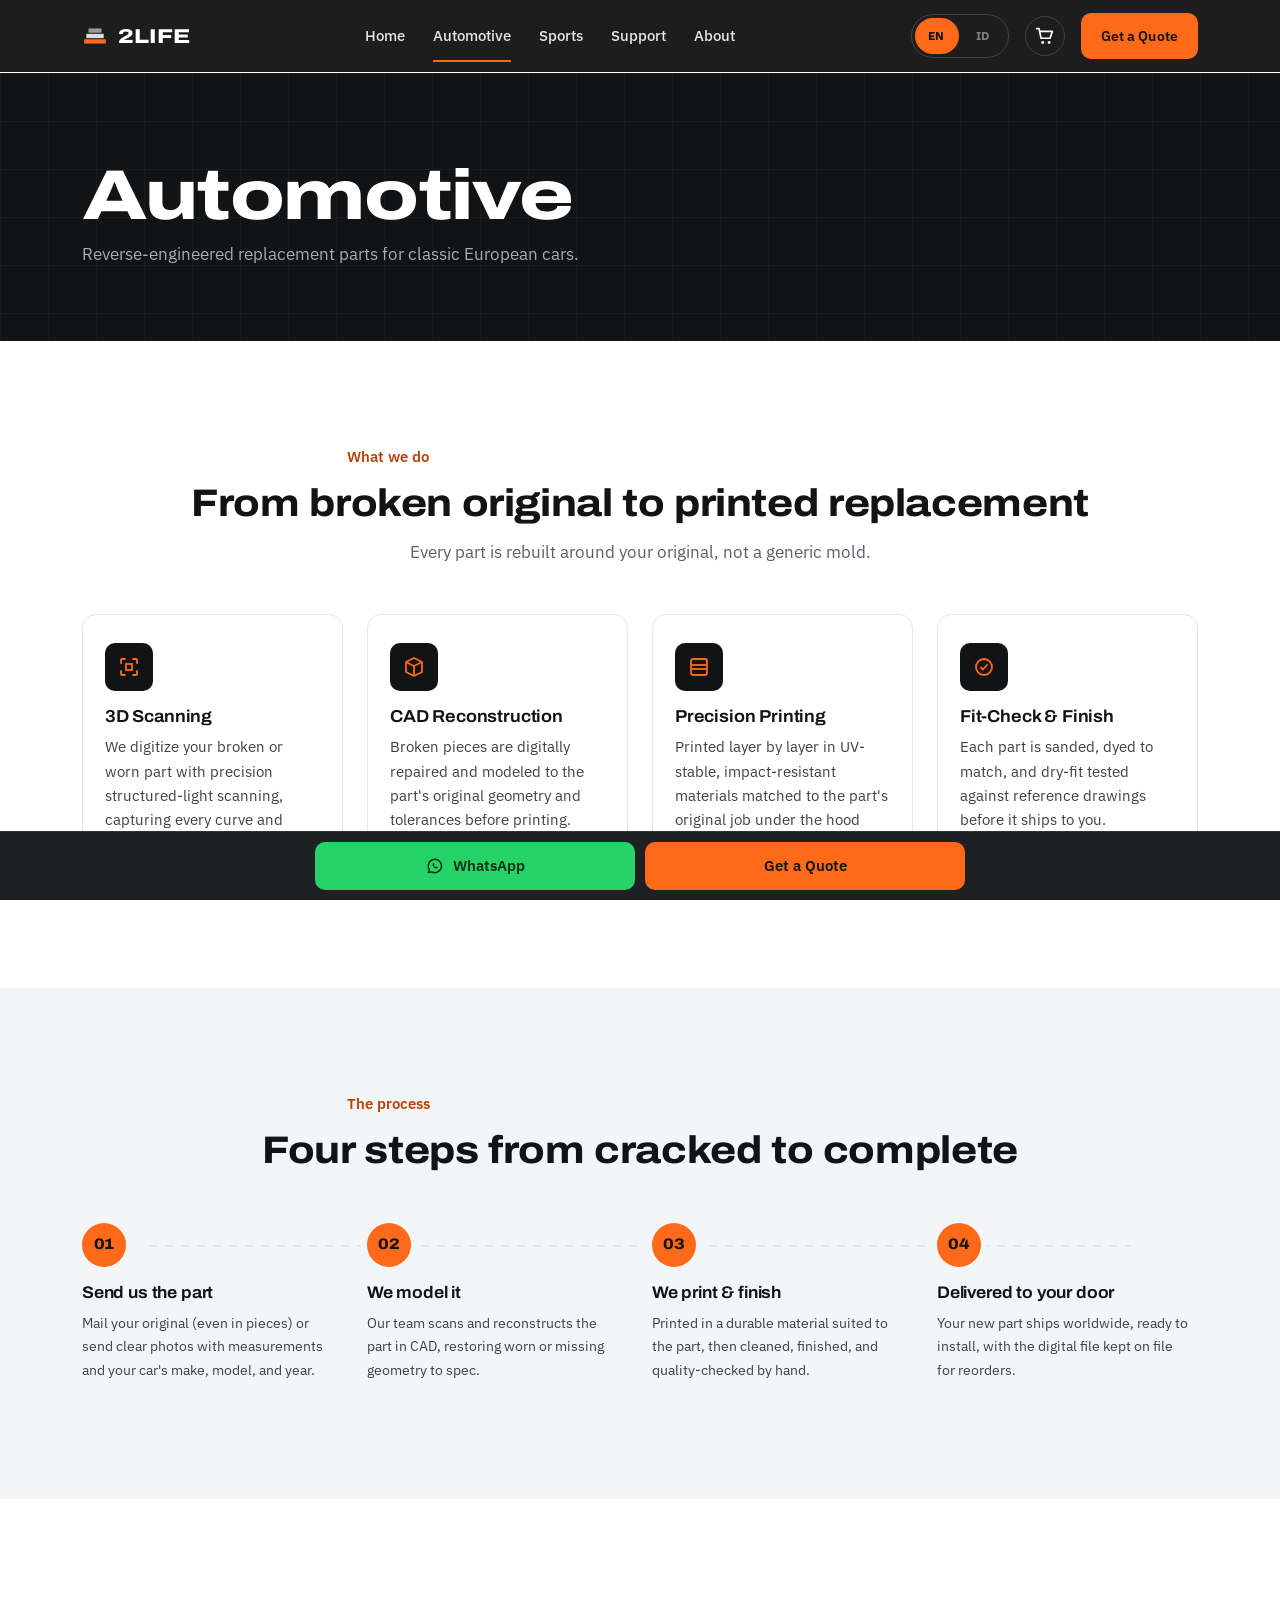
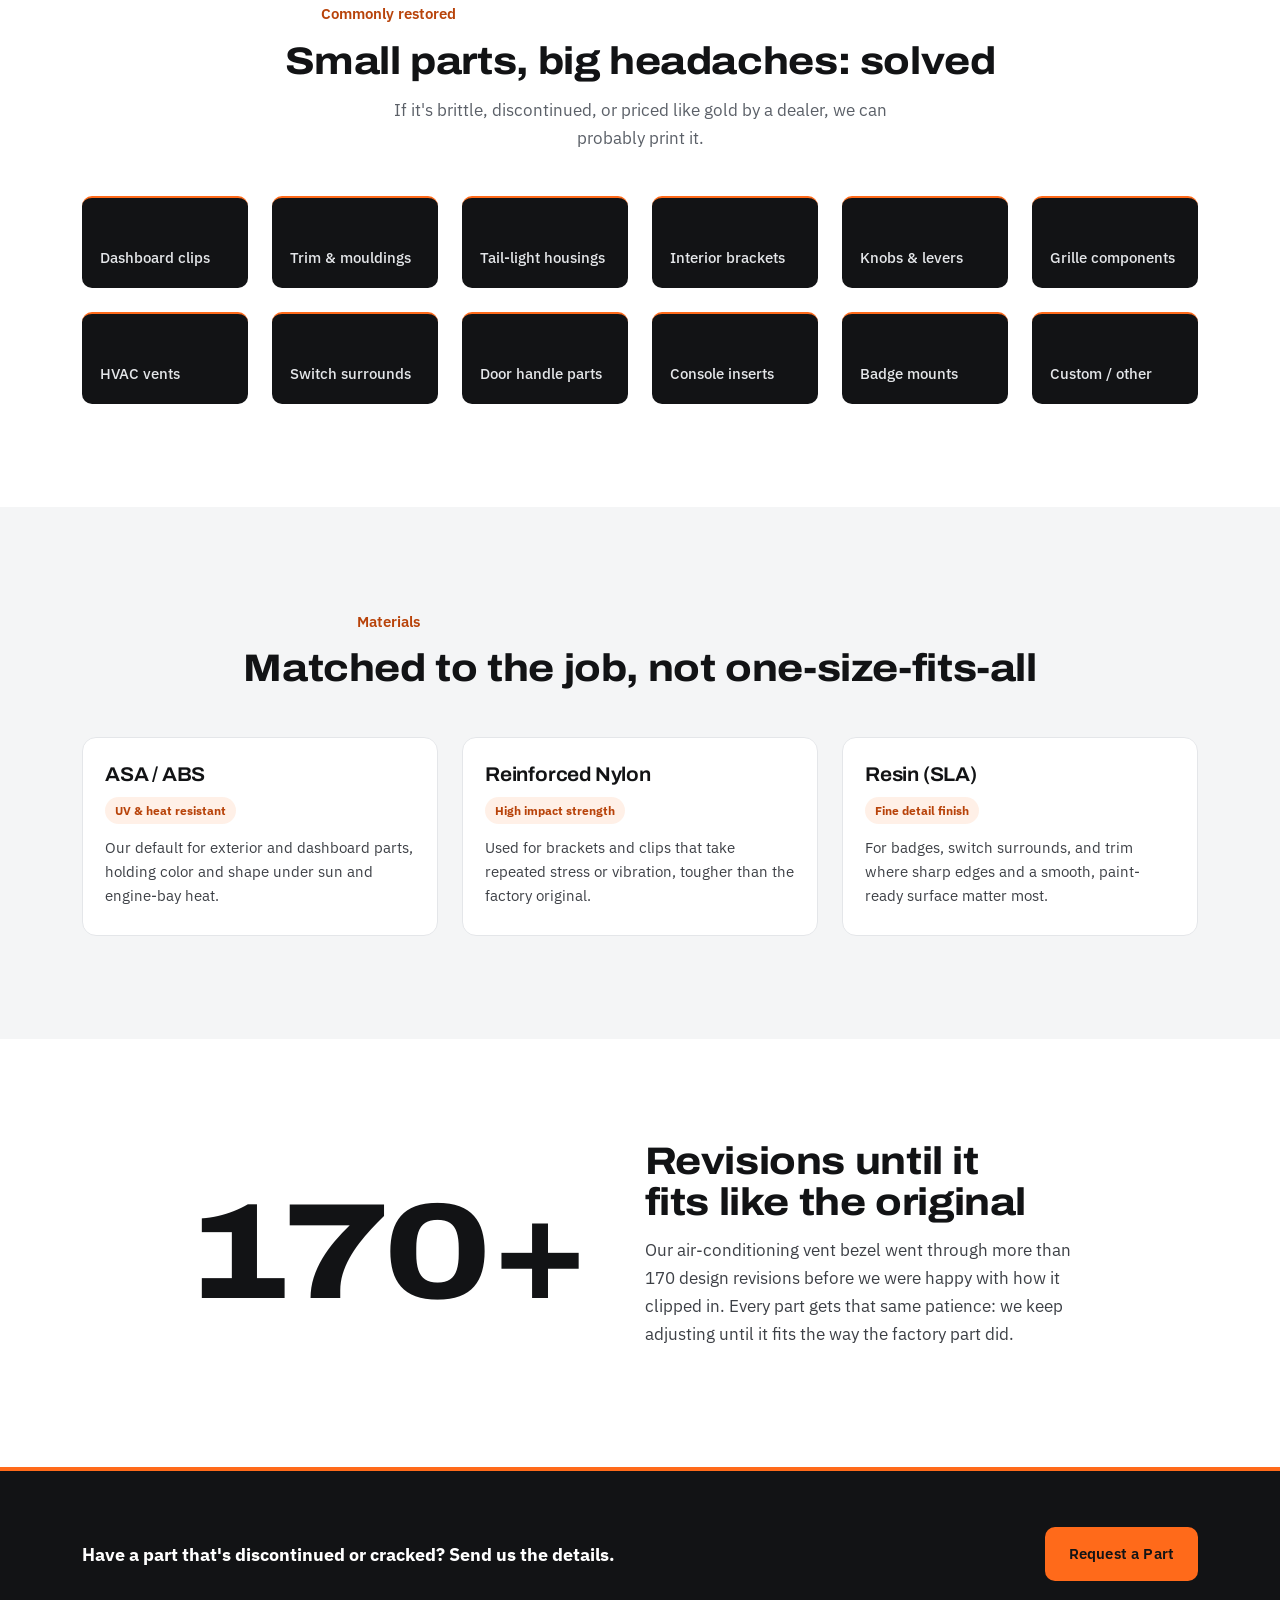
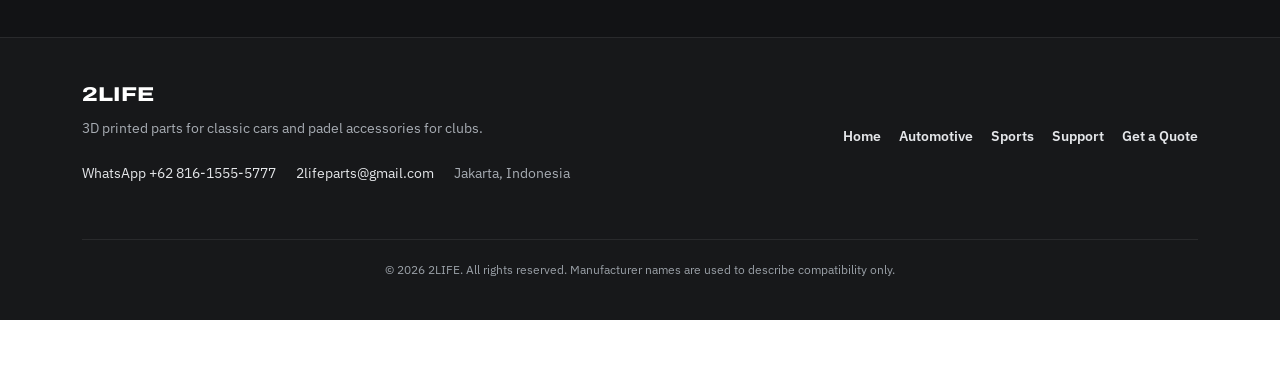
==== commit 5bc370cc: "Add files via upload" ====
--- a/automotive.html
+++ b/automotive.html
@@ -3,21 +3,22 @@
 <head>
 <meta charset="UTF-8">
 <meta name="viewport" content="width=device-width, initial-scale=1.0">
-<title>2LIFE | 3D Printed Automotive Parts &amp; Padel Accessories</title>
+<title>Automotive Parts | 2LIFE</title>
 <meta name="description" content="2LIFE reverse-engineers and 3D prints fragile, discontinued plastic parts for classic European cars: trim clips, dashboard parts, housings and more.">
 <link rel="icon" href="data:image/svg+xml,%3Csvg xmlns='http://www.w3.org/2000/svg' viewBox='0 0 32 32'%3E%3Crect width='32' height='32' rx='6' fill='%230a0a0a'/%3E%3Cpath d='M8 22 L16 10 L24 22 Z' fill='none' stroke='%23ff6a1a' stroke-width='2'/%3E%3C/svg%3E">
 <link rel="preconnect" href="https://fonts.googleapis.com">
 <link rel="preconnect" href="https://fonts.gstatic.com" crossorigin>
 <link href="https://fonts.googleapis.com/css2?family=Archivo:wdth,wght@100..125,500..800&family=IBM+Plex+Sans:wght@400;500;600&display=swap" rel="stylesheet">
+<link rel="canonical" href="https://rakiraddyan-afk.github.io/3d-printing/automotive.html">
 <meta name="theme-color" content="#121315">
 <meta property="og:type" content="website">
 <meta property="og:site_name" content="2LIFE">
 <meta property="og:title" content="Automotive Parts | 2LIFE">
-<meta property="og:description" content="Discontinued classic-car parts rebuilt from your original, and padel accessories made for clubs. 3D printed in Jakarta.">
+<meta property="og:description" content="2LIFE reverse-engineers and 3D prints fragile, discontinued plastic parts for classic European cars: trim clips, dashboard parts, housings and more.">
 <meta property="og:image" content="https://rakiraddyan-afk.github.io/3d-printing/img/share.png">
 <meta property="og:url" content="https://rakiraddyan-afk.github.io/3d-printing/automotive.html">
 <meta name="twitter:card" content="summary_large_image">
-<link rel="stylesheet" href="css/styles.css?v=6">
+<link rel="stylesheet" href="css/styles.css?v=11">
 </head>
 <body>
 
@@ -33,7 +34,7 @@
         <rect x="6" y="5" width="12" height="4" fill="#ffffff" opacity="0.55"/>
       </svg>
     </span>
-    <h1 class="lang-gate-title">Choose your language<br><span class="text-orange">Pilih bahasa Anda</span></h1>
+    <p class="lang-gate-title">Choose your language<br><span class="text-orange">Pilih bahasa Anda</span></p>
     <div class="lang-gate-options">
       <button type="button" class="lang-gate-btn" data-lang="en">
         <span class="lang-gate-code">EN</span>
@@ -90,7 +91,7 @@
   <!-- ===== AUTOMOTIVE DIVISION ===== -->
   <section class="division-head" id="automotive">
     <div class="container">
-      <h2 class="division-title" data-i18n="divisions.auto.label">Automotive</h2>
+      <h1 class="division-title" data-i18n="divisions.auto.label">Automotive</h1>
       <p class="division-sub" data-i18n="divisions.auto.sub">Reverse-engineered replacement parts for classic European cars.</p>
     </div>
   </section>
@@ -278,6 +279,11 @@
     <div class="footer-brand">
       <span class="logo-text">2LIFE</span>
       <p data-i18n="footer.tagline">3D printed parts for classic European cars.</p>
+      <ul class="footer-contact">
+        <li><a href="https://wa.me/6281615555777" target="_blank" rel="noopener">WhatsApp +62 816-1555-5777</a></li>
+        <li><a href="mailto:2lifeparts@gmail.com">2lifeparts@gmail.com</a></li>
+        <li data-i18n="footer.location">Jakarta, Indonesia</li>
+      </ul>
     </div>
 
     <nav class="footer-nav" aria-label="Footer">
@@ -292,8 +298,8 @@
   </div>
 </footer>
 
-<script src="js/i18n.js?v=6"></script>
-<script src="js/script.js?v=6"></script>
-<script src="js/shop.js?v=6"></script>
+<script src="js/i18n.js?v=11"></script>
+<script src="js/script.js?v=11"></script>
+<script src="js/shop.js?v=11"></script>
 </body>
 </html>
--- a/css/styles.css
+++ b/css/styles.css
@@ -1319,7 +1319,8 @@
 .section-alt .step{ background: transparent; }
 
 /* Product cards stay still: the buy controls are the interactive part */
-.card-photo, .card-photo:hover{ transform:none; box-shadow:none; }
+.card-photo, .card-photo:hover{ box-shadow:none; }
+.card-photo.is-visible:hover{ transform:none; }
 .card-photo:hover{ border-color: var(--light-grey); }
 .card-photo h3{ font-size: 1.15rem; margin-bottom: 6px; }
 .card-photo > p{ color: var(--grey-ink); }
@@ -1358,7 +1359,7 @@
   position: fixed; left: 50%; bottom: 24px; z-index: 120;
   transform: translate(-50%, 16px);
   display:flex; align-items:center; gap: 16px;
-  max-width: calc(100vw - 32px);
+  width: max-content; max-width: calc(100vw - 32px);
   padding: 12px 14px 12px 18px;
   background: var(--black); color:#fff;
   border-radius: var(--radius-sm);
@@ -1377,3 +1378,94 @@
   .shop-hero-inner{ grid-template-columns: 1fr; }
   .shop-hero-img{ order: -1; aspect-ratio: 16 / 10; }
 }
+
+/* Racket holder gallery has six photos */
+.gallery-thumbs-6{ grid-template-columns: repeat(6, 1fr); gap:6px; }
+
+/* Five tiles: the branding offer spans two columns and lays out sideways */
+@media (min-width: 680px){
+  .card-brand{ grid-column: span 2; flex-direction: row; flex-wrap: wrap; align-content: center; padding: 0; overflow: hidden; }
+  .card-brand > .card-media{ width: 50%; max-width: 50%; height: 100%; margin: 0; aspect-ratio: auto; min-height: 320px; align-self: stretch; }
+  .card-brand-copy{ flex: 1; display:flex; flex-direction:column; justify-content:center; padding: 32px; }
+  .card-brand-copy h3{ font-size: 1.5rem; margin-bottom: 10px; }
+  .card-brand-copy .buy-custom{ margin-top: 22px; }
+}
+.card-brand-copy h3{ color:#fff; }
+.card-brand-copy p{ color: var(--grey-soft); margin: 0; }
+.card-brand-copy .buy-custom{ align-self:flex-start; margin-top: 18px; }
+
+/* ============ Smooth interactions ============ */
+/* Gallery: photos crossfade instead of cutting */
+.gallery-main{ transition: opacity 160ms ease; touch-action: pan-y; }
+.gallery-main.is-swapping{ opacity: 0; }
+.gallery-thumb{ transition: opacity 200ms var(--ease-out), border-color 200ms var(--ease-out), transform 200ms var(--ease-out); }
+.gallery-thumb:active{ transform: scale(0.94); }
+
+/* Version switch: the white pill slides between the two options */
+.seg{ position: relative; }
+.seg::before{
+  content:""; position:absolute; top:4px; bottom:4px; left:4px;
+  width: calc(50% - 6px);
+  background:#fff; border-radius: 7px;
+  box-shadow: 0 0 0 1px var(--grey-ink);
+  transition: transform 280ms var(--ease-out);
+}
+.seg[data-active="1"]::before{ transform: translateX(calc(100% + 4px)); }
+.seg-btn{ position: relative; z-index: 1; transition: color 200ms var(--ease-out); }
+.seg-btn.is-active{ background: transparent; box-shadow: none; }
+
+/* Price rolls in when the version changes */
+.buy-price strong{ display:inline-block; }
+.buy-price strong.is-ticking{ animation: price-tick 320ms var(--ease-out); }
+@keyframes price-tick{ from{ opacity:0; transform: translateY(6px); } }
+
+/* Buttons and steppers answer the press */
+.qty-btn{ transition: background-color 160ms ease, transform 120ms ease; }
+.qty-btn:active{ transform: scale(0.88); }
+.buy-add{ transition: background-color 220ms var(--ease-out), color 220ms var(--ease-out), transform 120ms ease; }
+
+/* Cart badge pops when something is added */
+.cart-count.is-popping{ animation: badge-pop 420ms var(--ease-out); }
+@keyframes badge-pop{ 0%{ transform: scale(1); } 40%{ transform: scale(1.45); } 100%{ transform: scale(1); } }
+
+/* Cart rows slide away when removed */
+.cart-item{ transition: opacity 220ms ease, transform 220ms ease, height 240ms var(--ease-out), padding 240ms var(--ease-out), margin 240ms var(--ease-out), border-width 240ms; overflow: hidden; }
+.cart-item.is-leaving{ opacity:0; transform: translateX(16px); height:0 !important; padding-top:0; padding-bottom:0; margin-bottom:-14px; border-width:0; }
+
+/* Product cards keep their scroll-in, but do not lift on hover */
+.card-photo{ transform: translateY(0); }
+.card-photo.reveal:not(.is-visible){ transform: translateY(26px); }
+.shop-hero-img{ animation: rise 900ms var(--ease-out) 120ms both; }
+.shop-hero-copy > *{ animation: rise 900ms var(--ease-out) both; }
+.shop-hero-copy > :nth-child(2){ animation-delay: 80ms; }
+.shop-hero-copy > :nth-child(3){ animation-delay: 160ms; }
+.shop-hero-copy > :nth-child(4){ animation-delay: 240ms; }
+
+/* ============ Home: padel range strip ============ */
+.shop-strip-head{ display:flex; align-items:flex-end; justify-content:space-between; gap:24px; flex-wrap:wrap; margin-bottom: 32px; }
+.shop-strip-head .section-title{ margin-bottom: 8px; }
+.shop-strip-head .section-sub{ margin: 0; }
+.strip-grid{ display:grid; grid-template-columns: repeat(auto-fit, minmax(min(100%, 210px), 1fr)); gap: 20px; }
+.strip-tile{
+  display:flex; flex-direction:column;
+  background:#fff; border:1px solid var(--light-grey); border-radius: var(--radius); overflow:hidden;
+  transition: border-color 220ms var(--ease-out);
+}
+.strip-tile:hover, .strip-tile:focus-visible{ border-color: var(--grey-ink); }
+.strip-tile:focus-visible{ outline:2px solid var(--orange); outline-offset:3px; }
+.strip-tile img{ width:100%; height:auto; aspect-ratio: 4 / 3; object-fit:cover; background:#dcdde0; transition: transform 500ms var(--ease-out); }
+.strip-tile:hover img{ transform: scale(1.03); }
+.strip-name{ padding: 16px 18px 2px; font-family: var(--display); font-stretch: 105%; font-weight: 650; font-size: 1.05rem; color: var(--black); }
+.strip-price{ padding: 0 18px 18px; font-size: 0.92rem; color: var(--grey-ink); }
+@media (max-width: 520px){ .strip-grid{ grid-template-columns: 1fr 1fr; gap: 12px; } .strip-name{ padding: 12px 12px 2px; font-size: 0.95rem; } .strip-price{ padding: 0 12px 14px; font-size: 0.85rem; } }
+
+/* ============ Footer contact ============ */
+.footer-contact{ display:flex; flex-wrap:wrap; gap: 4px 20px; margin: 12px 0 0; padding:0; list-style:none; font-size: 0.9rem; color: var(--grey-soft); }
+.footer-contact a{ display:inline-flex; align-items:center; min-height: 44px; color: var(--light-grey); }
+.footer-contact a:hover{ color: var(--orange); }
+.footer-contact li{ display:inline-flex; align-items:center; min-height: 44px; }
+
+/* product anchors land below the sticky header */
+.card-photo[id]{ scroll-margin-top: 96px; }
+@media (max-width: 900px){ .card-photo[id]{ scroll-margin-top: 132px; } }
+.cart-item-name a:hover{ color: var(--orange-ink); text-decoration: underline; }
